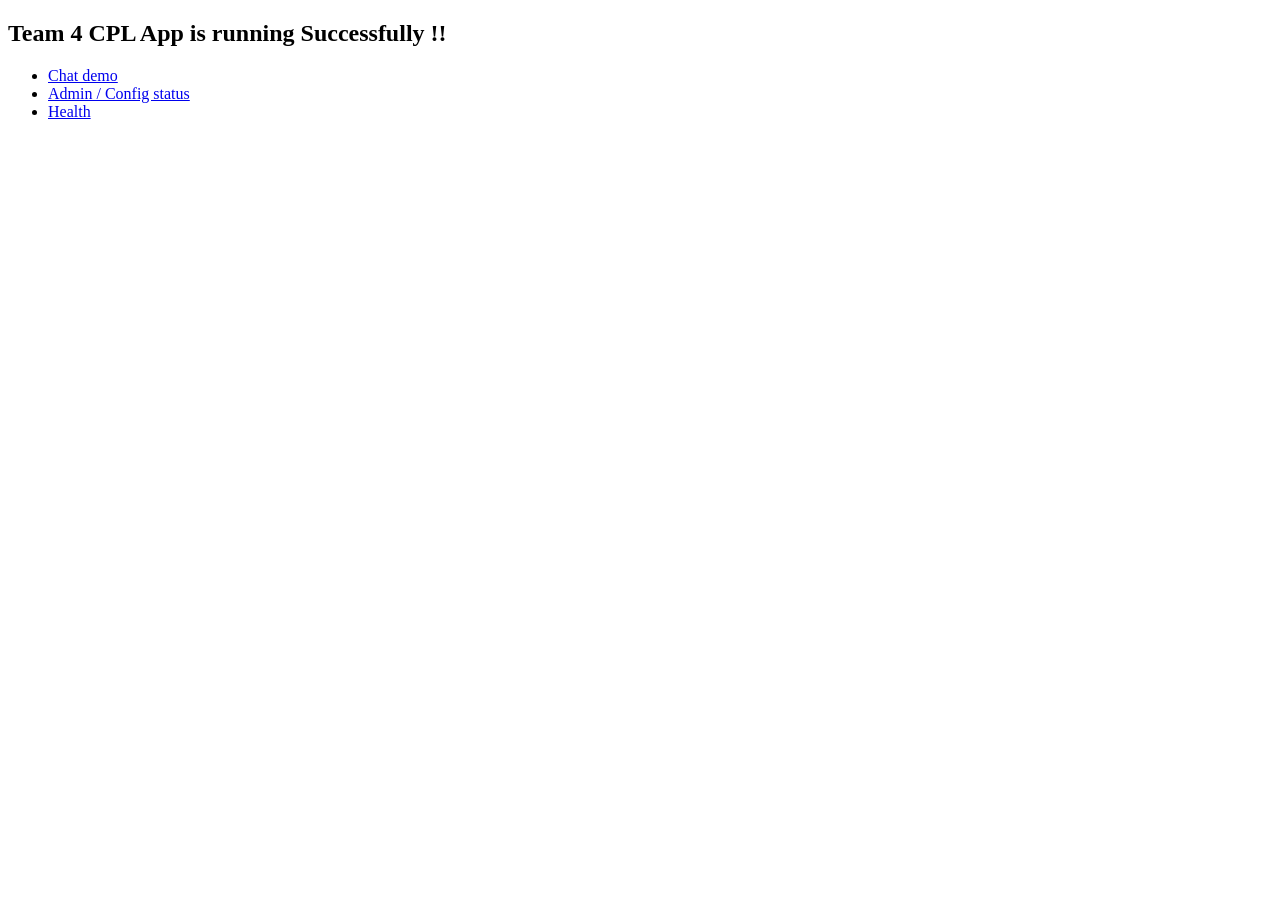
==== templates/index.html @ 1d2fd4fc "Update header message to indicate successful running" ====
<!doctype html>
<html>
  <head>
    <meta charset="utf-8" />
    <title>Team 4 CPL App</title>
  </head>
  <body>
    <h2>Team 4 CPL App is running Successfully !! </h2>
    <ul>
      <li><a href="/chat">Chat demo</a></li>
      <li><a href="/admin">Admin / Config status</a></li>
      <li><a href="/health">Health</a></li>
    </ul>
  </body>
</html>
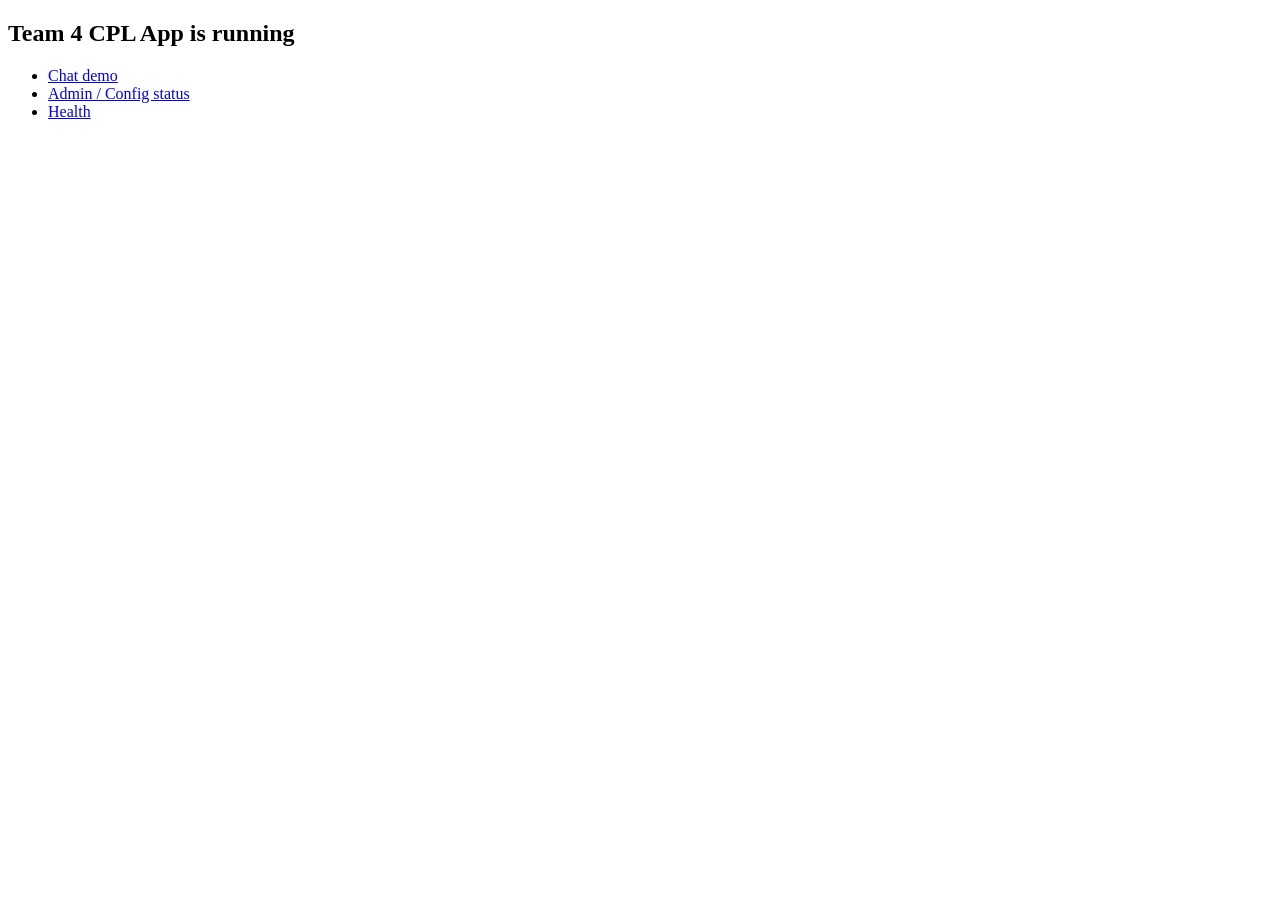
==== commit 10b19270: "Update title and heading for Team 4 CPL App" ====
--- a/templates/index.html
+++ b/templates/index.html
@@ -5,7 +5,7 @@
     <title>Team 4 CPL App</title>
   </head>
   <body>
-    <h2>Team 4 CPL App is running Successfully !! </h2>
+    <h2>Team 4 CPL App is running</h2>
     <ul>
       <li><a href="/chat">Chat demo</a></li>
       <li><a href="/admin">Admin / Config status</a></li>
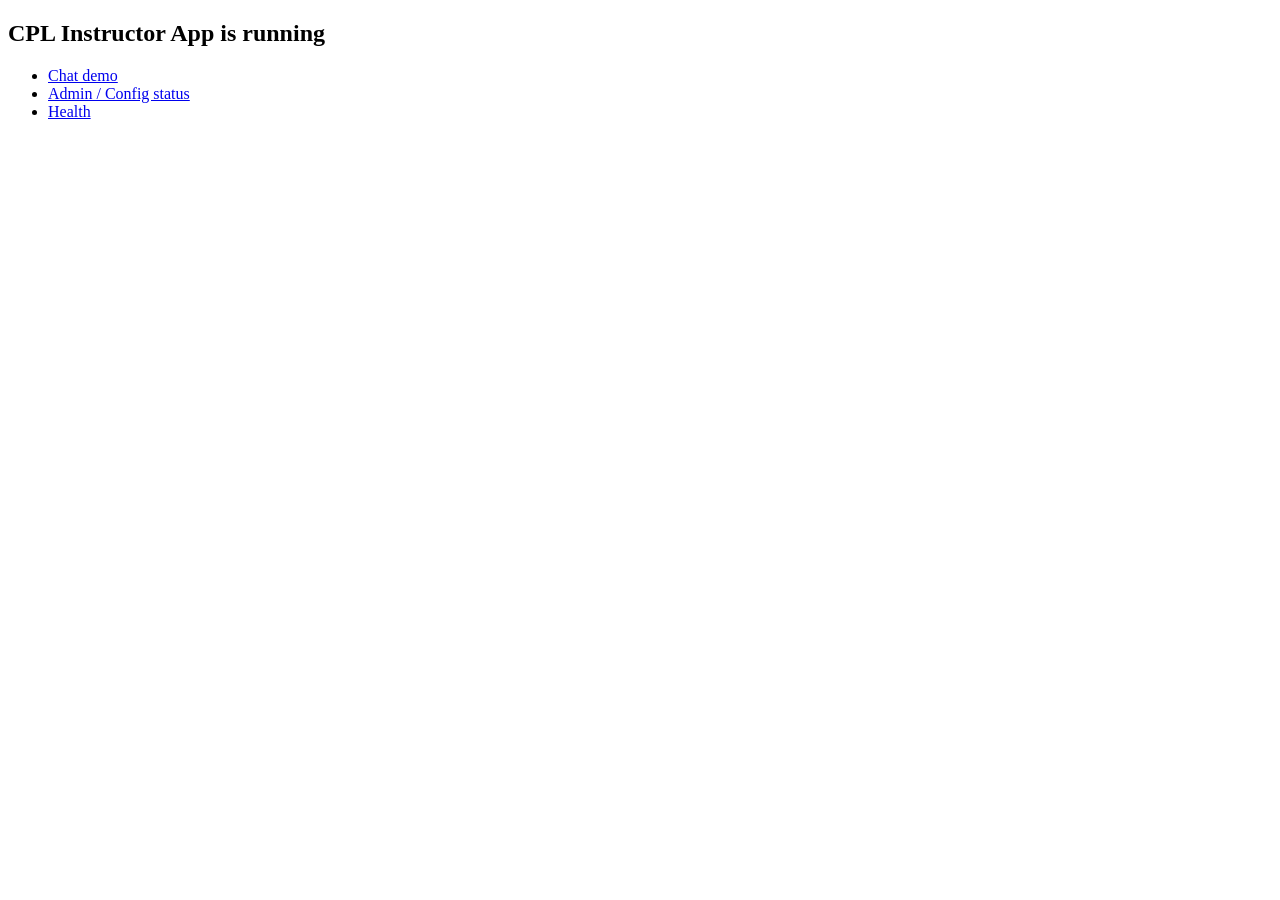
==== commit 691a4f1a: "Remove specific class context from header" ====
--- a/templates/index.html
+++ b/templates/index.html
@@ -2,10 +2,10 @@
 <html>
   <head>
     <meta charset="utf-8" />
-    <title>Team 4 CPL App</title>
+    <title>CPL Instructor App</title>
   </head>
   <body>
-    <h2>Team 4 CPL App is running</h2>
+    <h2>CPL Instructor App is running</h2>
     <ul>
       <li><a href="/chat">Chat demo</a></li>
       <li><a href="/admin">Admin / Config status</a></li>
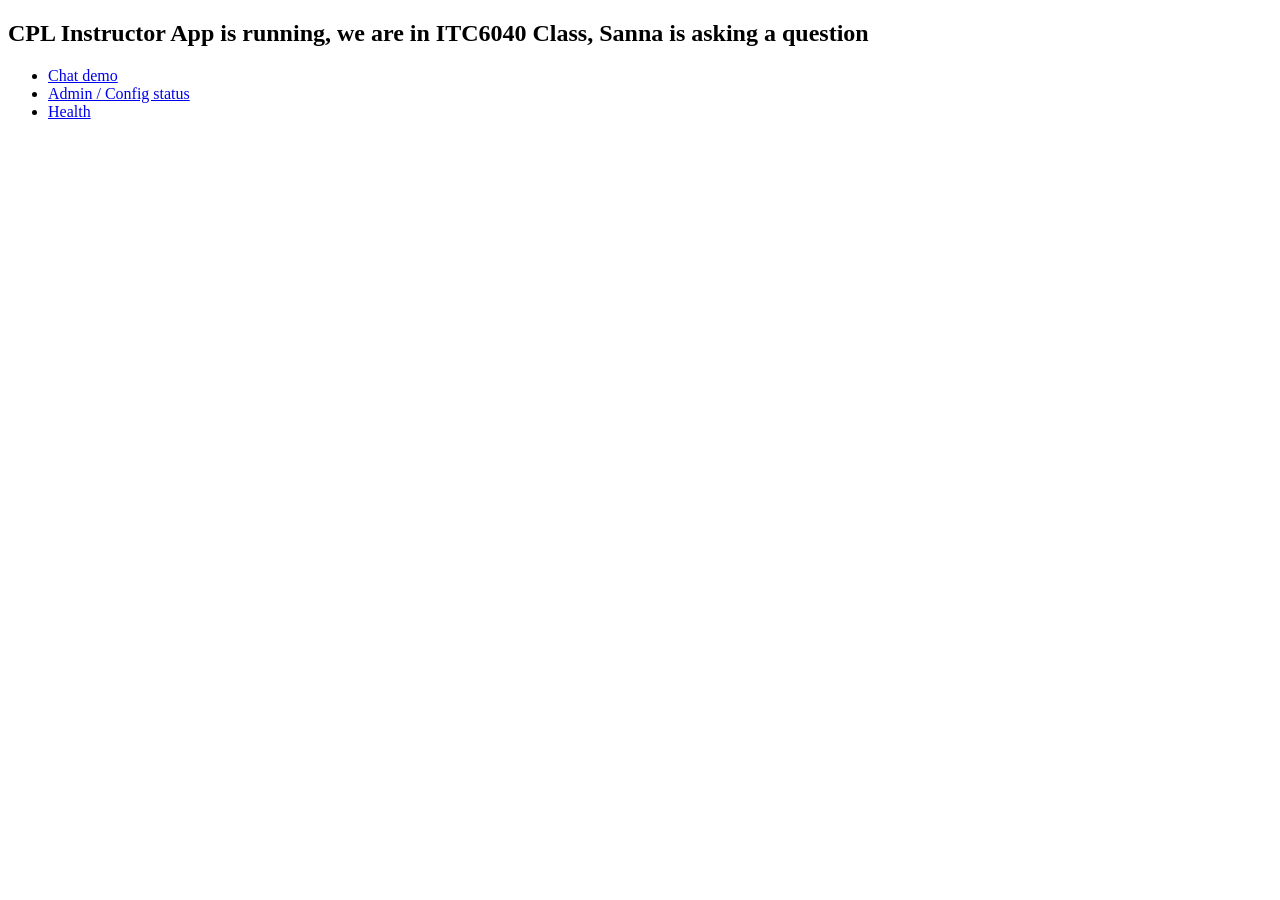
==== commit 3f4a013c: "Update header message in index.html" ====
--- a/templates/index.html
+++ b/templates/index.html
@@ -5,7 +5,7 @@
     <title>CPL Instructor App</title>
   </head>
   <body>
-    <h2>CPL Instructor App is running</h2>
+    <h2>CPL Instructor App is running, we are in ITC6040 Class, Sanna is asking a question</h2>
     <ul>
       <li><a href="/chat">Chat demo</a></li>
       <li><a href="/admin">Admin / Config status</a></li>
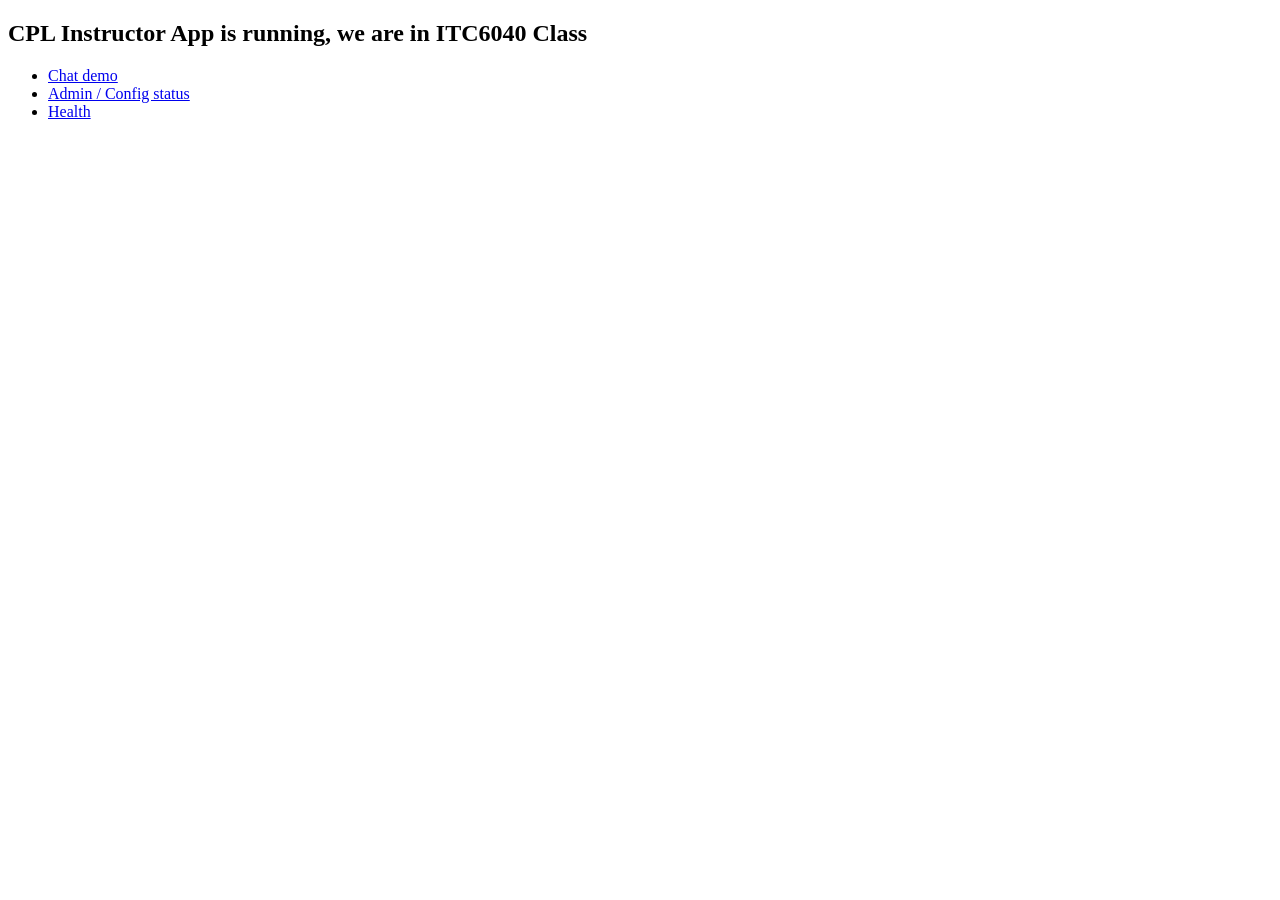
==== commit a8559eb4: "Update header message in index.html" ====
--- a/templates/index.html
+++ b/templates/index.html
@@ -5,7 +5,7 @@
     <title>CPL Instructor App</title>
   </head>
   <body>
-    <h2>CPL Instructor App is running, we are in ITC6040 Class, Sanna is asking a question</h2>
+    <h2>CPL Instructor App is running, we are in ITC6040 Class</h2>
     <ul>
       <li><a href="/chat">Chat demo</a></li>
       <li><a href="/admin">Admin / Config status</a></li>
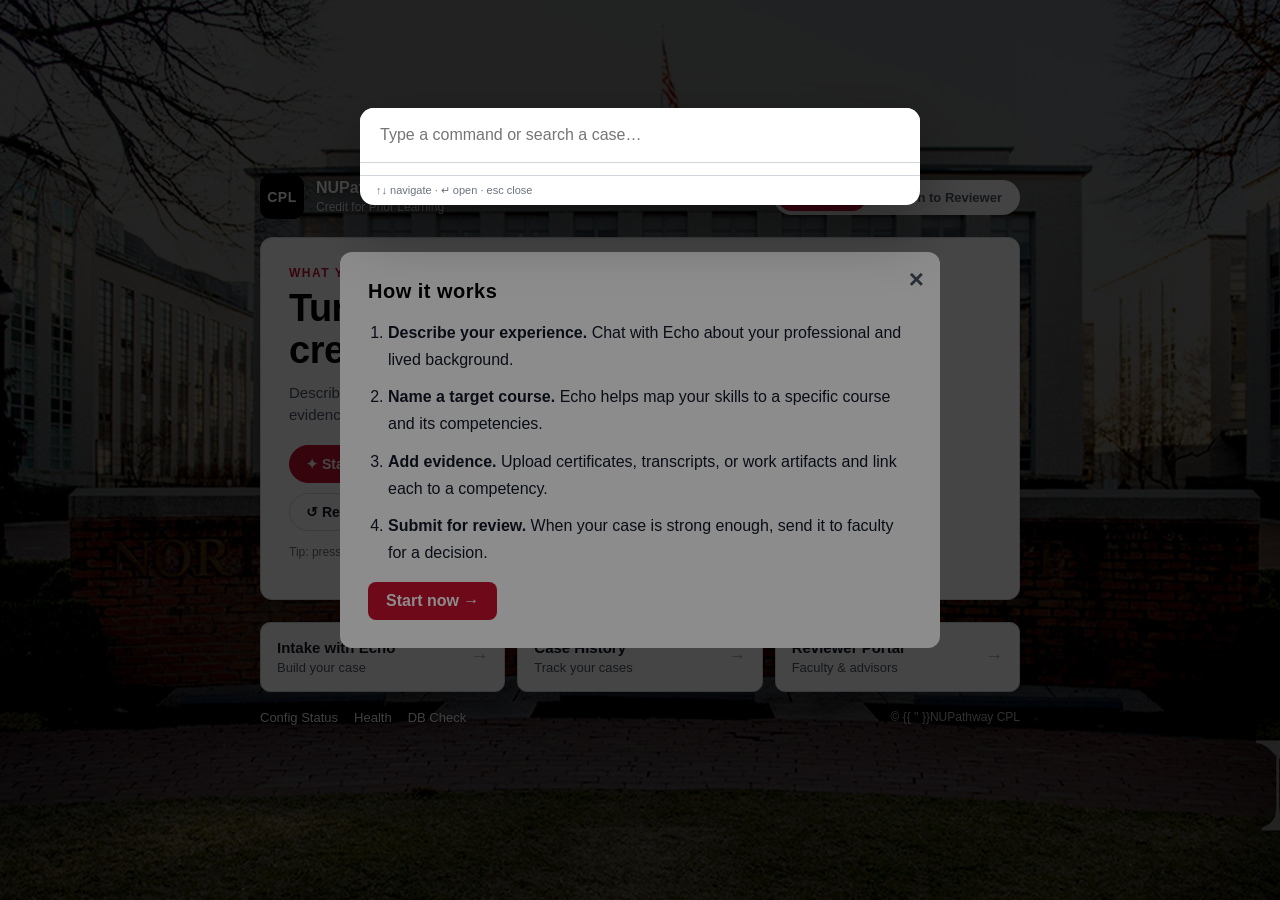
==== commit 0584a7ef: "Phase 8: app shell — command palette, role switcher, queue badge, system links - shell.js: self-cont" ====
--- a/templates/index.html
+++ b/templates/index.html
@@ -1,15 +1,86 @@
 <!doctype html>
-<html>
-  <head>
-    <meta charset="utf-8" />
-    <title>CPL Instructor App</title>
-  </head>
-  <body>
-    <h2>CPL Instructor App is running, we are in ITC6040 Class</h2>
-    <ul>
-      <li><a href="/chat">Chat demo</a></li>
-      <li><a href="/admin">Admin / Config status</a></li>
-      <li><a href="/health">Health</a></li>
+<html lang="en">
+<head>
+  <meta charset="utf-8" />
+  <meta name="viewport" content="width=device-width, initial-scale=1" />
+  <title>CPL — Credit for Prior Learning</title>
+  <link rel="stylesheet" href="/static/style.css" />
+</head>
+<body>
+  <main class="wrap wrap-index">
+    <header class="shell-head">
+      <div class="brand">
+        <span class="brand-seal" aria-hidden="true">CPL</span>
+        <div>
+          <strong id="instName">NUPathway</strong>
+          <span class="brand-sub">Credit for Prior Learning</span>
+        </div>
+      </div>
+      <div class="role-switch" role="group" aria-label="Choose your role">
+        <span class="role-active">Applicant</span>
+        <a href="/reviewer" class="role-alt">Switch to Reviewer
+          <span class="queue-badge" data-queue-badge hidden>0</span></a>
+      </div>
+    </header>
+
+    <section class="card hero-card">
+      <p class="eyebrow">What you already know counts</p>
+      <h1 class="hero-title">Turn your experience into academic credit.</h1>
+      <p class="sub">Describe your professional and lived experience. Echo, your intake
+        assistant, helps assemble an evidence-backed case toward a specific course —
+        then faculty review it.</p>
+
+      <div class="chips">
+        <a class="chip chip-primary" href="/chat">✦ Start a new evaluation</a>
+        <a class="chip" href="/chat">⬆ Upload my evidence</a>
+        <button class="chip" id="howChip" type="button">? How does this work</button>
+        <a class="chip" id="resumeChip" href="/history">↺ Resume my draft</a>
+      </div>
+      <p class="hint cmd-hint">Tip: press <b>⌘K</b> (or Ctrl+K) anywhere for quick actions.</p>
+    </section>
+
+    <ul class="links">
+      <li><a href="/chat"><div class="label"><strong>Intake with Echo</strong><span>Build your case</span></div><span class="arrow">→</span></a></li>
+      <li><a href="/history"><div class="label"><strong>Case History</strong><span>Track your cases</span></div><span class="arrow">→</span></a></li>
+      <li><a href="/reviewer"><div class="label"><strong>Reviewer Portal</strong><span>Faculty &amp; advisors</span></div><span class="arrow">→</span></a></li>
     </ul>
-  </body>
+
+    <footer class="sys-links">
+      <a href="/admin">Config Status</a>
+      <a href="/health">Health</a>
+      <a href="/dbcheck">DB Check</a>
+      <span class="spacer"></span>
+      <span>© {{ '' }}NUPathway CPL</span>
+    </footer>
+  </main>
+
+  <div id="howModal" class="modal" hidden>
+    <div class="modal-card" role="dialog" aria-modal="true" aria-label="How it works">
+      <button class="modal-close" id="howClose" aria-label="Close">×</button>
+      <h2 style="text-transform:none;font-size:20px;color:var(--secondary);">How it works</h2>
+      <ol class="how-list">
+        <li><b>Describe your experience.</b> Chat with Echo about your professional and lived background.</li>
+        <li><b>Name a target course.</b> Echo helps map your skills to a specific course and its competencies.</li>
+        <li><b>Add evidence.</b> Upload certificates, transcripts, or work artifacts and link each to a competency.</li>
+        <li><b>Submit for review.</b> When your case is strong enough, send it to faculty for a decision.</li>
+      </ol>
+      <a href="/chat" class="as-btn">Start now →</a>
+    </div>
+  </div>
+
+  <script src="/static/shell.js?v=1.0"></script>
+  <script>
+    fetch("/api/public-settings").then(r => r.json()).then(s => {
+      if (s.institution_name) { document.getElementById("instName").textContent = s.institution_name; }
+    }).catch(() => {});
+    try {
+      const id = JSON.parse(localStorage.getItem("cpl_identity") || "null");
+      if (id && id.nuid) document.getElementById("resumeChip").href = "/history";
+    } catch (e) {}
+    const m = document.getElementById("howModal");
+    document.getElementById("howChip").addEventListener("click", () => m.hidden = false);
+    document.getElementById("howClose").addEventListener("click", () => m.hidden = true);
+    m.addEventListener("click", (e) => { if (e.target === m) m.hidden = true; });
+  </script>
+</body>
 </html>
--- a/static/style.css
+++ b/static/style.css
@@ -0,0 +1,444 @@
+:root {
+  /* Northeastern University Official Colors & Professional Palette */
+  --bg: #f4f6f8;             /* Light gray background for contrast */
+  --card: #ffffff;           /* Clean white cards */
+  --border: #d1d5db;         /* Standard gray border */
+  --border2: #9ca3af;        /* Darker gray for active borders */
+  --text: #111827;           /* Near black for high readability */
+  --muted: #4b5563;          /* Dark gray for secondary text */
+  --muted2: #6b7280;         /* Medium gray for hints */
+  --accent: #C8102E;         /* Official Northeastern Red */
+  --accent-hover: #a30d25;   /* Darker red for hover states */
+  --secondary: #000000;      /* Official Northeastern Black */
+  --danger: #dc2626;         /* Error red */
+}
+
+* { box-sizing: border-box; }
+
+body {
+  margin: 0;
+  min-height: 100vh;
+  /* Clean, academic typography */
+  font-family: -apple-system, BlinkMacSystemFont, "Segoe UI", Roboto, Helvetica, Arial, sans-serif;
+  color: var(--text);
+  /* NEW: Northeastern Image Background with a dark readability overlay */
+  background: linear-gradient(rgba(0, 0, 0, 0.5), rgba(0, 0, 0, 0.5)), url('/static/Background-Image.webp') no-repeat center center fixed;
+  background-size: cover;
+  display: grid;
+  place-items: center;
+  padding: 24px;
+}
+
+/* Modifier to keep the chat page aligned to the top */
+body.chat-layout {
+  place-items: start center;
+}
+
+/* Wrappers */
+.wrap { width: 100%; }
+.wrap-index { max-width: 760px; }
+.wrap-chat { max-width: 980px; }
+.wrap-admin { max-width: 720px; }
+
+/* Global Card Styling */
+.card {
+  background: var(--card);
+  border: 1px solid var(--border);
+  border-radius: 12px;
+  padding: 28px;
+  /* Professional, subtle drop shadow instead of heavy glowing shadows */
+  box-shadow: 0 4px 6px -1px rgba(0, 0, 0, 0.05), 0 2px 4px -1px rgba(0, 0, 0, 0.03);
+}
+
+/* Global Typography & Indicators */
+h1 { margin: 0 0 6px 0; font-size: clamp(22px, 3vw, 28px); letter-spacing: -0.5px; line-height: 1.2; font-weight: 700; color: var(--secondary); }
+h2 { margin: 0; font-size: 13px; color: var(--muted); font-weight: 700; letter-spacing: 0.5px; text-transform: uppercase; }
+.sub { margin: 8px 0 14px; color: var(--muted); font-size: 15px; line-height: 1.5; }
+header { display: flex; align-items: flex-start; justify-content: space-between; gap: 16px; margin-bottom: 18px; }
+
+/* The small status dot */
+.dot { width: 10px; height: 10px; border-radius: 999px; background: #10b981; display: inline-block; margin-right: 8px; vertical-align: -1px; }
+
+/* ============================
+   Index Page Specifics
+============================ */
+.pill { font-size: 12px; padding: 6px 12px; border-radius: 6px; border: 1px solid var(--border); color: var(--muted); white-space: nowrap; font-weight: 600; background: #f9fafb; }
+.links { list-style: none; padding: 0; margin: 22px 0 0; display: grid; grid-template-columns: repeat(3, minmax(0, 1fr)); gap: 12px; }
+.links a { display: flex; align-items: center; justify-content: space-between; gap: 10px; padding: 16px; border-radius: 10px; border: 1px solid var(--border); background: var(--card); text-decoration: none; color: var(--text); transition: all 150ms ease; box-shadow: 0 1px 2px rgba(0,0,0,0.02); }
+.label { display: flex; flex-direction: column; gap: 4px; }
+.label strong { font-size: 15px; font-weight: 600; }
+.label span { font-size: 13px; color: var(--muted); }
+
+/* Cleaned up Green Hover Effects */
+.links a:hover { 
+  transform: translateY(-2px); 
+  border-color: #10b981 !important; 
+  box-shadow: 0 4px 12px rgba(16, 185, 129, 0.15) !important; 
+}
+.arrow { 
+  opacity: 0.5; 
+  font-size: 18px; 
+  color: var(--muted); 
+  font-weight: bold; 
+  transition: opacity 150ms ease, color 150ms ease; 
+}
+.links a:hover .arrow { 
+  opacity: 1; 
+  color: #10b981 !important; 
+}
+
+/* ============================
+   Chat Page Specifics
+============================ */
+.topbar { display: flex; align-items: center; justify-content: space-between; gap: 12px; margin: 4px 0 14px; width: 100%; max-width: 980px; }
+.crumbs a { 
+  color: #ffffff; 
+  text-decoration: none; 
+  font-weight: 600; 
+  font-size: 15px; 
+  text-shadow: 0 2px 4px rgba(0,0,0,0.8); /* Adds a dark shadow behind the white text */
+  transition: color 150ms ease;
+}
+.crumbs a:hover { 
+  color: #10b981; /* Turns Northeastern green on hover */
+  text-decoration: underline; 
+}
+.crumbs span { 
+  color: rgba(255, 255, 255, 0.9) !important; /* Overrides the dark HTML inline styles */
+  text-shadow: 0 2px 4px rgba(0,0,0,0.8);
+  font-weight: 600; 
+}
+.status { display: inline-flex; align-items: center; gap: 8px; padding: 6px 12px; border-radius: 6px; border: 1px solid var(--border); color: var(--text); font-size: 12px; background: var(--card); font-weight: 500; }
+.grid { display: grid; grid-template-columns: 1fr 1fr; gap: 20px; }
+label { display: block; margin: 10px 0 8px; color: var(--text); font-size: 14px; font-weight: 600; }
+
+textarea { width: 100%; min-height: 120px; resize: vertical; padding: 14px; border-radius: 8px; border: 1px solid var(--border); background: #ffffff; color: var(--text); outline: none; line-height: 1.5; font-size: 15px; font-family: inherit; transition: border-color 150ms ease; }
+textarea:focus { border-color: var(--accent); box-shadow: 0 0 0 3px rgba(200, 16, 46, 0.15); }
+
+.actions { display: flex; align-items: center; justify-content: space-between; gap: 10px; margin-top: 14px; }
+.btnrow { display: flex; gap: 10px; flex-wrap: wrap; }
+
+/* Button Resets */
+button { appearance: none; border: 1px solid var(--border); border-radius: 8px; padding: 10px 16px; font-weight: 600; font-size: 14px; color: var(--text); background: #ffffff; cursor: pointer; transition: all 150ms ease; font-family: inherit; }
+button:hover { background: #f9fafb; border-color: var(--border2); }
+button:disabled { opacity: 0.6; cursor: not-allowed; transform: none !important; }
+
+/* Primary Button (Northeastern Red) */
+#send.primary { border-color: var(--accent); background: var(--accent); color: #ffffff; }
+#send.primary:hover:not(:disabled) { background: var(--accent-hover); border-color: var(--accent-hover); }
+
+/* Submit to Advisor Button (Northeastern Black) */
+#submitApp { background: var(--secondary) !important; border-color: var(--secondary) !important; color: #ffffff !important; }
+#submitApp:hover:not(:disabled) { background: #333333 !important; border-color: #333333 !important; }
+
+.hint { color: var(--muted2); font-size: 12px; }
+.panelTitle { display: flex; align-items: center; justify-content: space-between; gap: 10px; margin-bottom: 14px; padding-bottom: 10px; border-bottom: 1px solid var(--border); }
+.smallbtn { padding: 6px 12px; border-radius: 6px; font-size: 13px; color: var(--muted); background: #f9fafb; }
+.smallbtn:hover { color: var(--text); border-color: var(--border2); }
+.error { color: var(--danger); }
+
+/* ============================
+   Chat History & Bubbles
+============================ */
+.chat-history {
+  display: flex;
+  flex-direction: column;
+  gap: 16px;
+  min-height: 350px;
+  max-height: 550px;
+  overflow-y: auto;
+  padding: 16px;
+  border-radius: 8px;
+  background: #f9fafb; /* Light gray container for the chat */
+  border: 1px solid var(--border);
+}
+
+.chat-history::-webkit-scrollbar { width: 8px; }
+.chat-history::-webkit-scrollbar-track { background: transparent; }
+.chat-history::-webkit-scrollbar-thumb { background: var(--border); border-radius: 4px; }
+.chat-history::-webkit-scrollbar-thumb:hover { background: var(--border2); }
+
+.msg-bubble {
+  max-width: 85%;
+  padding: 14px 18px;
+  border-radius: 12px;
+  font-size: 15px;
+  line-height: 1.6;
+  white-space: pre-wrap;
+  word-break: break-word;
+  box-shadow: 0 1px 2px rgba(0,0,0,0.05);
+}
+
+/* User Message - Northeastern Red */
+.msg-user {
+  align-self: flex-end;
+  background: var(--accent);
+  color: #ffffff;
+  border-bottom-right-radius: 2px;
+}
+
+/* AI Message - Clean White */
+.msg-ai {
+  align-self: flex-start;
+  background: #ffffff;
+  border: 1px solid var(--border);
+  color: var(--text);
+  border-bottom-left-radius: 2px;
+}
+
+.msg-system {
+  align-self: center;
+  font-size: 13px;
+  color: var(--muted);
+  font-style: normal;
+  font-weight: 500;
+  padding: 6px 12px;
+  background: rgba(0,0,0,0.04);
+  border-radius: 999px;
+  box-shadow: none;
+}
+
+/* ============================
+   Admin Page Specifics
+============================ */
+.status-pill { font-size: 13px; padding: 6px 12px; border-radius: 6px; border: 1px solid var(--border); color: var(--text); background: #f9fafb; font-weight: 600; }
+.list { list-style: none; padding: 0; margin: 18px 0 0; display: flex; flex-direction: column; gap: 8px; }
+.item { padding: 14px 16px; border-radius: 8px; border: 1px solid var(--border); background: #ffffff; display: flex; justify-content: space-between; align-items: center; box-shadow: 0 1px 2px rgba(0,0,0,0.02); }
+.key { font-weight: 600; font-size: 14px; color: var(--text); }
+.value { font-size: 14px; color: var(--muted); }
+.admin-footer { margin-top: 24px; display: flex; justify-content: space-between; align-items: center; border-top: 1px solid var(--border); padding-top: 16px; }
+.admin-footer a { text-decoration: none; color: var(--text); border: 1px solid var(--border); padding: 8px 14px; border-radius: 8px; font-size: 14px; font-weight: 500; transition: all 150ms ease; background: #ffffff; }
+.admin-footer a:hover { background: #f9fafb; border-color: var(--border2); }
+
+/* ============================
+   Case-bound intake workspace (Phase 2)
+============================ */
+.form-row { margin-bottom: 14px; }
+.form-row input { width: 100%; padding: 12px 14px; border-radius: 8px; border: 1px solid var(--border); font-size: 15px; font-family: inherit; }
+.form-row input:focus { outline: none; border-color: var(--accent); box-shadow: 0 0 0 3px rgba(200,16,46,0.15); }
+#startBtn.primary { border-color: var(--accent); background: var(--accent); color: #fff; margin-top: 6px; }
+#startBtn.primary:hover:not(:disabled) { background: var(--accent-hover); }
+
+.workspace { display: grid; grid-template-columns: 1.3fr 1fr; gap: 20px; align-items: start; }
+
+.pane-chat { display: flex; flex-direction: column; }
+.composer { margin-top: 14px; }
+.composer textarea { min-height: 90px; }
+.composer-row { display: flex; align-items: center; justify-content: space-between; gap: 10px; margin-top: 10px; }
+.composer-row .primary { border-color: var(--accent); background: var(--accent); color: #fff; }
+.composer-row .primary:hover:not(:disabled) { background: var(--accent-hover); }
+
+/* Case Record panel */
+.pane-record { position: sticky; top: 14px; }
+.record-head { display: flex; align-items: center; justify-content: space-between; gap: 12px; padding-bottom: 14px; border-bottom: 1px solid var(--border); margin-bottom: 14px; }
+.mono { font-family: "IBM Plex Mono", ui-monospace, SFMono-Regular, Menlo, monospace; }
+.case-code { font-size: 15px; font-weight: 700; color: var(--secondary); letter-spacing: 0.3px; }
+.status-tag { display: inline-block; margin-top: 6px; font-size: 12px; font-weight: 600; padding: 3px 10px; border-radius: 999px; background: #eef2f7; color: var(--muted); }
+.status-tag[data-status="submitted"], .status-tag[data-status="in-review"] { background: #fef3c7; color: #92400e; }
+.status-tag[data-status="approved"] { background: #d1fae5; color: #065f46; }
+.status-tag[data-status="denied"] { background: #fee2e2; color: #991b1b; }
+
+/* completion dial */
+.dial { width: 64px; height: 64px; border-radius: 50%; display: grid; place-items: center;
+  background: conic-gradient(var(--accent) calc(var(--pct,0) * 1%), #e5e7eb 0); flex: none; }
+.dial::before { content: ""; position: absolute; width: 48px; height: 48px; border-radius: 50%; background: var(--card); }
+.dial { position: relative; }
+.dial-pct { position: relative; font-size: 14px; font-weight: 700; color: var(--text); }
+
+.record-field { margin-bottom: 16px; }
+.record-field label { font-size: 12px; text-transform: uppercase; letter-spacing: 0.5px; color: var(--muted); }
+.record-field input, .record-field textarea { width: 100%; padding: 10px 12px; border-radius: 8px; border: 1px solid var(--border); font-family: inherit; font-size: 14px; margin-top: 6px; }
+.record-field textarea { min-height: 80px; resize: vertical; }
+.record-field input:focus, .record-field textarea:focus { outline: none; border-color: var(--accent); box-shadow: 0 0 0 3px rgba(200,16,46,0.12); }
+
+.muted-empty { font-size: 13px; color: var(--muted2); margin: 6px 0 0; font-style: italic; }
+.competency-list, .evidence-list { display: flex; flex-direction: column; gap: 8px; margin-top: 6px; }
+.competency-item { border: 1px solid var(--border); border-left: 3px solid var(--border2); border-radius: 8px; padding: 10px 12px; position: relative; }
+.competency-item[data-status="mapped"] { border-left-color: #10b981; }
+.competency-item[data-status="needs_review"] { border-left-color: #f59e0b; }
+.comp-name { font-weight: 600; font-size: 14px; }
+.comp-desc { font-size: 12px; color: var(--muted); margin-top: 2px; }
+.comp-state { position: absolute; top: 10px; right: 12px; font-size: 11px; font-weight: 600; color: var(--muted2); text-transform: uppercase; letter-spacing: 0.4px; }
+
+/* evidence items */
+.pane-record.dragging { outline: 2px dashed var(--accent); outline-offset: 4px; }
+.evidence-item { border: 1px solid var(--border); border-left: 3px solid var(--border2); border-radius: 8px; padding: 10px 12px; }
+.evidence-item[data-status="mapped"] { border-left-color: #10b981; }
+.evidence-item[data-status="needs_review"] { border-left-color: #f59e0b; }
+.ev-head { display: flex; align-items: center; justify-content: space-between; gap: 8px; }
+.ev-name { font-weight: 600; font-size: 13px; word-break: break-word; }
+.ev-size { font-size: 11px; color: var(--muted2); flex: none; }
+.evidence-item .comp-state { position: static; display: inline-block; margin-top: 4px; }
+.suggestion { font-size: 12px; color: var(--muted); background: #fffbeb; border: 1px solid #fde68a; border-radius: 6px; padding: 5px 8px; margin-top: 6px; }
+.linklike { background: none; border: none; color: var(--accent); font-weight: 600; cursor: pointer; padding: 0 0 0 4px; font-size: 12px; }
+.ev-actions { display: flex; flex-wrap: wrap; gap: 6px; margin-top: 8px; align-items: center; }
+.ev-actions select { flex: 1; min-width: 140px; padding: 5px 8px; border-radius: 6px; border: 1px solid var(--border); font-size: 12px; font-family: inherit; }
+.ev-actions .smallbtn { padding: 5px 9px; font-size: 12px; text-decoration: none; }
+.danger-btn { color: var(--danger); }
+.danger-btn:hover { border-color: var(--danger); }
+
+.submit-review { width: 100%; margin-top: 8px; border-color: var(--secondary); background: var(--secondary); color: #fff; }
+.submit-review:hover:not(:disabled) { background: #333; }
+.submit-review:disabled { background: #e5e7eb; color: var(--muted2); border-color: var(--border); }
+
+/* ============================
+   Case History (Phase 4)
+============================ */
+#lookupBtn.primary { border-color: var(--accent); background: var(--accent); color: #fff; }
+.case-row { display: flex; align-items: center; justify-content: space-between; gap: 12px; padding: 14px 16px; border: 1px solid var(--border); border-radius: 10px; margin-bottom: 10px; flex-wrap: wrap; }
+.case-row:hover { border-color: var(--border2); }
+.case-row-main { display: flex; flex-direction: column; gap: 4px; }
+.case-course { font-size: 13px; color: var(--muted); }
+.case-row-meta { display: flex; align-items: center; gap: 12px; flex-wrap: wrap; }
+.muted-date { font-size: 12px; color: var(--muted2); }
+
+.empty-state { text-align: center; padding: 40px 20px; }
+.empty-title { font-size: 18px; font-weight: 700; color: var(--secondary); margin: 0 0 6px; }
+.empty-sub { color: var(--muted); margin: 0 0 18px; }
+.as-btn { display: inline-block; text-decoration: none; padding: 10px 18px; border-radius: 8px; background: var(--accent); color: #fff; font-weight: 600; }
+
+/* modal */
+.modal { position: fixed; inset: 0; background: rgba(0,0,0,0.5); display: grid; place-items: center; padding: 20px; z-index: 50; }
+.modal-card { background: var(--card); border-radius: 12px; padding: 28px; max-width: 600px; width: 100%; max-height: 86vh; overflow-y: auto; position: relative; }
+.modal-close { position: absolute; top: 14px; right: 16px; border: none; background: none; font-size: 26px; line-height: 1; color: var(--muted); cursor: pointer; padding: 0; }
+.detail-label { font-size: 11px; text-transform: uppercase; letter-spacing: 0.5px; color: var(--muted); margin: 16px 0 4px; font-weight: 700; }
+.detail-list { margin: 4px 0; padding-left: 18px; }
+.detail-list li { margin-bottom: 4px; }
+.feedback-box { background: #f0fdf4; border: 1px solid #bbf7d0; border-radius: 8px; padding: 12px 14px; margin-top: 16px; }
+
+/* ============================
+   Reviewer Queue (Phase 5)
+============================ */
+.wrap-wide { max-width: 1180px; }
+.queue-head { display: flex; align-items: center; justify-content: space-between; gap: 16px; flex-wrap: wrap; margin-bottom: 16px; }
+.queue-tools { display: flex; gap: 10px; align-items: center; }
+.queue-tools input { padding: 9px 12px; border-radius: 8px; border: 1px solid var(--border); font-size: 14px; font-family: inherit; min-width: 240px; }
+.queue-tools input:focus { outline: none; border-color: var(--accent); box-shadow: 0 0 0 3px rgba(200,16,46,0.12); }
+#exportBtn { text-decoration: none; }
+
+.filter-tabs { display: flex; gap: 6px; border-bottom: 1px solid var(--border); margin-bottom: 6px; flex-wrap: wrap; }
+.tab { border: none; background: none; border-bottom: 2px solid transparent; border-radius: 0; padding: 10px 14px; color: var(--muted); font-weight: 600; }
+.tab:hover { background: none; color: var(--text); }
+.tab.active { color: var(--accent); border-bottom-color: var(--accent); }
+.tab-count { display: inline-block; min-width: 20px; padding: 1px 7px; margin-left: 4px; border-radius: 999px; background: #eef2f7; font-size: 12px; color: var(--muted); }
+.tab.active .tab-count { background: var(--accent); color: #fff; }
+
+.table-wrap { overflow-x: auto; }
+.queue-table { width: 100%; border-collapse: collapse; font-size: 14px; }
+.queue-table thead th { position: sticky; top: 0; background: var(--card); text-align: left; font-size: 11px; text-transform: uppercase; letter-spacing: 0.5px; color: var(--muted); font-weight: 700; padding: 12px 10px; border-bottom: 2px solid var(--border); cursor: pointer; white-space: nowrap; }
+.queue-table thead th:hover { color: var(--text); }
+.queue-table tbody td { padding: 12px 10px; border-bottom: 1px solid var(--border); }
+.queue-table tbody tr { cursor: pointer; transition: background 120ms ease; }
+.queue-table tbody tr:hover { background: #f9fafb; }
+.conf-cell { display: flex; align-items: center; gap: 8px; }
+.mini-dial { width: 22px; height: 22px; border-radius: 50%; flex: none; background: conic-gradient(var(--c) calc(var(--pct,0)*1%), #e5e7eb 0); position: relative; }
+.mini-dial::before { content: ""; position: absolute; inset: 5px; border-radius: 50%; background: var(--card); }
+
+/* ============================
+   Reviewer Case Review (Phase 6)
+============================ */
+.review-grid { display: grid; grid-template-columns: 1.4fr 1fr; gap: 20px; align-items: start; }
+.conf-block { display: flex; flex-direction: column; align-items: center; gap: 4px; }
+.conf-label { font-size: 10px; text-transform: uppercase; letter-spacing: 0.5px; color: var(--muted2); }
+.audit-head { display: flex; align-items: center; justify-content: space-between; margin: 20px 0 8px; }
+.audit-badge { font-size: 11px; font-weight: 600; color: var(--muted); background: #f1f5f9; border: 1px solid var(--border); padding: 3px 8px; border-radius: 6px; }
+.transcript { border: 1px solid var(--border); border-radius: 8px; background: #fbfbfa; padding: 14px; max-height: 460px; overflow-y: auto; display: flex; flex-direction: column; gap: 10px; }
+.t-msg { padding: 10px 12px; border-radius: 8px; font-size: 14px; line-height: 1.5; white-space: pre-wrap; }
+.t-user { background: #fff; border: 1px solid var(--border); }
+.t-assistant { background: #eef4f2; }
+.t-who { display: block; font-size: 11px; font-weight: 700; text-transform: uppercase; letter-spacing: 0.4px; color: var(--muted); margin-bottom: 4px; }
+.t-system { text-align: center; font-size: 12px; color: var(--muted2); font-style: italic; }
+
+.check { display: flex; align-items: center; gap: 8px; font-size: 14px; font-weight: 500; margin: 6px 0; cursor: pointer; }
+#notes { width: 100%; min-height: 90px; padding: 10px 12px; border-radius: 8px; border: 1px solid var(--border); font-family: inherit; font-size: 14px; resize: vertical; }
+
+.decision-bar { display: flex; flex-wrap: wrap; gap: 8px; margin-top: 8px; }
+.decision-bar button { font-weight: 700; }
+.btn-approve { background: #C08A2D; border-color: #C08A2D; color: #fff; }
+.btn-approve:hover { background: #a5761f; border-color: #a5761f; }
+.btn-deny { background: #fff; border-color: #B4502E; color: #B4502E; }
+.btn-deny:hover { background: #fdf2ee; }
+.btn-quiet { background: #fff; color: var(--muted); }
+
+.toast { position: fixed; bottom: 24px; left: 50%; transform: translateX(-50%); background: var(--secondary); color: #fff; padding: 12px 22px; border-radius: 8px; font-weight: 600; z-index: 100; box-shadow: 0 8px 24px rgba(0,0,0,0.25); animation: toastIn 200ms ease; }
+@keyframes toastIn { from { opacity: 0; transform: translate(-50%, 10px); } to { opacity: 1; transform: translate(-50%, 0); } }
+
+/* ============================
+   Settings (Phase 7)
+============================ */
+.settings-card { margin-bottom: 20px; }
+.settings-card h2 { font-size: 14px; color: var(--secondary); margin-bottom: 12px; }
+.three-col { display: grid; grid-template-columns: repeat(3, 1fr); gap: 12px; }
+.rule-builder, .catalog-builder { display: flex; flex-wrap: wrap; gap: 8px; align-items: center; margin-top: 12px; padding-top: 12px; border-top: 1px dashed var(--border); }
+.rule-builder select, .rule-builder input, .catalog-builder select, .catalog-builder input { padding: 8px 10px; border-radius: 7px; border: 1px solid var(--border); font-family: inherit; font-size: 13px; }
+.rule-builder input { flex: 1; min-width: 120px; }
+.rule-arrow { color: var(--muted); font-weight: 700; }
+.catalog-builder { flex-direction: column; align-items: stretch; }
+.catalog-builder textarea { padding: 9px 11px; border-radius: 7px; border: 1px solid var(--border); font-family: inherit; min-height: 64px; }
+.rule-row, .catalog-row { display: flex; align-items: flex-start; justify-content: space-between; gap: 12px; padding: 10px 12px; border: 1px solid var(--border); border-radius: 8px; margin-bottom: 8px; font-size: 14px; }
+.cat-type { display: inline-block; font-size: 11px; text-transform: uppercase; letter-spacing: 0.4px; background: #eef2f7; color: var(--muted); padding: 2px 8px; border-radius: 6px; font-weight: 700; }
+.cat-content { font-size: 12px; color: var(--muted); margin-top: 4px; }
+
+/* ============================
+   App Shell + Home (Phase 8)
+============================ */
+.shell-head { display: flex; align-items: center; justify-content: space-between; gap: 16px; margin-bottom: 18px; flex-wrap: wrap; }
+.brand { display: flex; align-items: center; gap: 12px; }
+.brand-seal { display: grid; place-items: center; width: 44px; height: 44px; border-radius: 10px; background: var(--secondary); color: #fff; font-weight: 800; font-size: 14px; letter-spacing: 0.5px; }
+.brand strong { display: block; font-size: 16px; color: #fff; text-shadow: 0 2px 6px rgba(0,0,0,0.6); }
+.brand-sub { font-size: 12px; color: rgba(255,255,255,0.85); text-shadow: 0 1px 4px rgba(0,0,0,0.6); }
+.role-switch { display: inline-flex; align-items: center; gap: 4px; background: rgba(255,255,255,0.95); padding: 4px; border-radius: 999px; }
+.role-active { font-size: 13px; font-weight: 700; padding: 6px 14px; border-radius: 999px; background: var(--accent); color: #fff; }
+.role-alt { font-size: 13px; font-weight: 600; padding: 6px 14px; border-radius: 999px; color: var(--muted); text-decoration: none; display: inline-flex; align-items: center; gap: 6px; }
+.role-alt:hover { color: var(--text); }
+.queue-badge { background: var(--accent); color: #fff; font-size: 11px; font-weight: 700; padding: 1px 7px; border-radius: 999px; }
+
+.hero-card { text-align: left; }
+.eyebrow { text-transform: uppercase; letter-spacing: 1.5px; font-size: 12px; font-weight: 700; color: var(--accent); margin: 0 0 8px; }
+.hero-title { font-size: clamp(26px, 4vw, 38px); line-height: 1.1; margin: 0 0 10px; }
+.chips { display: flex; flex-wrap: wrap; gap: 10px; margin: 18px 0 6px; }
+.chip { display: inline-flex; align-items: center; gap: 6px; padding: 10px 16px; border-radius: 999px; border: 1px solid var(--border); background: #fff; color: var(--text); text-decoration: none; font-weight: 600; font-size: 14px; cursor: pointer; font-family: inherit; transition: all 140ms ease; }
+.chip:hover { border-color: var(--border2); transform: translateY(-1px); }
+.chip-primary { background: var(--accent); border-color: var(--accent); color: #fff; }
+.chip-primary:hover { background: var(--accent-hover); }
+.cmd-hint { margin-top: 14px; }
+
+.sys-links { display: flex; align-items: center; gap: 16px; margin-top: 18px; font-size: 13px; flex-wrap: wrap; }
+.sys-links a { color: rgba(255,255,255,0.92); text-decoration: none; text-shadow: 0 1px 4px rgba(0,0,0,0.6); }
+.sys-links a:hover { text-decoration: underline; }
+.sys-links .spacer { flex: 1; }
+.sys-links span { color: rgba(255,255,255,0.7); font-size: 12px; text-shadow: 0 1px 4px rgba(0,0,0,0.6); }
+.how-list { line-height: 1.7; padding-left: 20px; }
+.how-list li { margin-bottom: 10px; }
+
+/* command palette */
+.cmdk-overlay { position: fixed; inset: 0; background: rgba(0,0,0,0.45); display: grid; place-items: start center; padding-top: 12vh; z-index: 200; }
+.cmdk { width: min(560px, 92vw); background: var(--card); border-radius: 14px; box-shadow: 0 24px 60px rgba(0,0,0,0.35); overflow: hidden; }
+.cmdk-input { width: 100%; border: none; border-bottom: 1px solid var(--border); padding: 18px 20px; font-size: 16px; font-family: inherit; outline: none; }
+.cmdk-list { max-height: 50vh; overflow-y: auto; padding: 6px; }
+.cmdk-row { display: grid; grid-template-columns: 24px 1fr auto; align-items: center; gap: 10px; padding: 11px 14px; border-radius: 9px; text-decoration: none; color: var(--text); }
+.cmdk-row:hover, .cmdk-row.active { background: #f1f5f9; }
+.cmdk-icon { color: var(--muted2); text-align: center; }
+.cmdk-label { font-weight: 600; font-size: 14px; }
+.cmdk-hint { font-size: 12px; color: var(--muted2); }
+.cmdk-badge { background: var(--accent); color: #fff; font-size: 11px; padding: 0 7px; border-radius: 999px; margin-left: 4px; }
+.cmdk-section { font-size: 11px; text-transform: uppercase; letter-spacing: 0.5px; color: var(--muted2); padding: 10px 14px 4px; font-weight: 700; }
+.cmdk-empty { padding: 20px; text-align: center; color: var(--muted2); font-size: 14px; }
+.cmdk-foot { border-top: 1px solid var(--border); padding: 8px 16px; font-size: 11px; color: var(--muted2); }
+
+/* ============================
+   Media Queries
+============================ */
+@media (max-width: 980px) {
+  .review-grid { grid-template-columns: 1fr; }
+  .three-col { grid-template-columns: 1fr; }
+  .workspace { grid-template-columns: 1fr; }
+  .pane-record { position: static; }
+}
+@media (max-width: 880px) {
+  .grid { grid-template-columns: 1fr; }
+}
+@media (max-width: 640px) {
+  .card { padding: 20px; }
+  .links { grid-template-columns: 1fr; }
+}
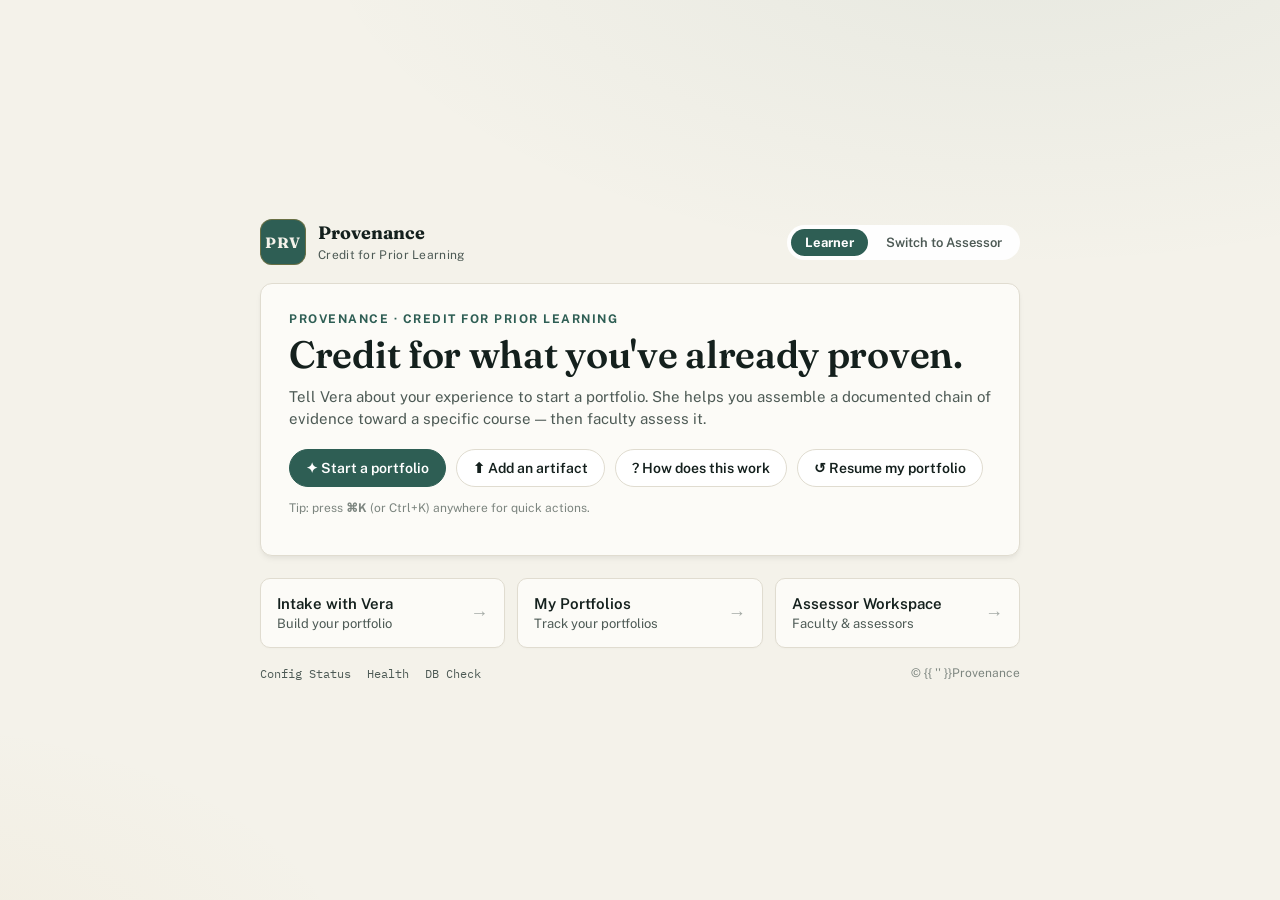
==== commit 3d9be168: "Rename identity to Provenance (display/wording only) Identity refactor — no behavior, schema, route," ====
--- a/templates/index.html
+++ b/templates/index.html
@@ -3,46 +3,46 @@
 <head>
   <meta charset="utf-8" />
   <meta name="viewport" content="width=device-width, initial-scale=1" />
-  <title>CPL — Credit for Prior Learning</title>
+  <title>Provenance — Credit for Prior Learning</title>
   <link rel="stylesheet" href="/static/style.css" />
 </head>
 <body>
   <main class="wrap wrap-index">
     <header class="shell-head">
       <div class="brand">
-        <span class="brand-seal" aria-hidden="true">CPL</span>
+        <span class="brand-seal" aria-hidden="true">PRV</span>
         <div>
-          <strong id="instName">NUPathway</strong>
+          <strong id="instName">Provenance</strong>
           <span class="brand-sub">Credit for Prior Learning</span>
         </div>
       </div>
       <div class="role-switch" role="group" aria-label="Choose your role">
-        <span class="role-active">Applicant</span>
-        <a href="/reviewer" class="role-alt">Switch to Reviewer
+        <span class="role-active">Learner</span>
+        <a href="/reviewer" class="role-alt">Switch to Assessor
           <span class="queue-badge" data-queue-badge hidden>0</span></a>
       </div>
     </header>
 
     <section class="card hero-card">
-      <p class="eyebrow">What you already know counts</p>
-      <h1 class="hero-title">Turn your experience into academic credit.</h1>
-      <p class="sub">Describe your professional and lived experience. Echo, your intake
-        assistant, helps assemble an evidence-backed case toward a specific course —
-        then faculty review it.</p>
+      <p class="eyebrow">Provenance · Credit for Prior Learning</p>
+      <h1 class="hero-title">Credit for what you've already proven.</h1>
+      <p class="sub">Tell Vera about your experience to start a portfolio. She helps you
+        assemble a documented chain of evidence toward a specific course — then faculty
+        assess it.</p>
 
       <div class="chips">
-        <a class="chip chip-primary" href="/chat">✦ Start a new evaluation</a>
-        <a class="chip" href="/chat">⬆ Upload my evidence</a>
+        <a class="chip chip-primary" href="/chat">✦ Start a portfolio</a>
+        <a class="chip" href="/chat">⬆ Add an artifact</a>
         <button class="chip" id="howChip" type="button">? How does this work</button>
-        <a class="chip" id="resumeChip" href="/history">↺ Resume my draft</a>
+        <a class="chip" id="resumeChip" href="/history">↺ Resume my portfolio</a>
       </div>
       <p class="hint cmd-hint">Tip: press <b>⌘K</b> (or Ctrl+K) anywhere for quick actions.</p>
     </section>
 
     <ul class="links">
-      <li><a href="/chat"><div class="label"><strong>Intake with Echo</strong><span>Build your case</span></div><span class="arrow">→</span></a></li>
-      <li><a href="/history"><div class="label"><strong>Case History</strong><span>Track your cases</span></div><span class="arrow">→</span></a></li>
-      <li><a href="/reviewer"><div class="label"><strong>Reviewer Portal</strong><span>Faculty &amp; advisors</span></div><span class="arrow">→</span></a></li>
+      <li><a href="/chat"><div class="label"><strong>Intake with Vera</strong><span>Build your portfolio</span></div><span class="arrow">→</span></a></li>
+      <li><a href="/history"><div class="label"><strong>My Portfolios</strong><span>Track your portfolios</span></div><span class="arrow">→</span></a></li>
+      <li><a href="/reviewer"><div class="label"><strong>Assessor Workspace</strong><span>Faculty &amp; assessors</span></div><span class="arrow">→</span></a></li>
     </ul>
 
     <footer class="sys-links">
@@ -50,7 +50,7 @@
       <a href="/health">Health</a>
       <a href="/dbcheck">DB Check</a>
       <span class="spacer"></span>
-      <span>© {{ '' }}NUPathway CPL</span>
+      <span>© {{ '' }}Provenance</span>
     </footer>
   </main>
 
@@ -59,10 +59,10 @@
       <button class="modal-close" id="howClose" aria-label="Close">×</button>
       <h2 style="text-transform:none;font-size:20px;color:var(--secondary);">How it works</h2>
       <ol class="how-list">
-        <li><b>Describe your experience.</b> Chat with Echo about your professional and lived background.</li>
-        <li><b>Name a target course.</b> Echo helps map your skills to a specific course and its competencies.</li>
-        <li><b>Add evidence.</b> Upload certificates, transcripts, or work artifacts and link each to a competency.</li>
-        <li><b>Submit for review.</b> When your case is strong enough, send it to faculty for a decision.</li>
+        <li><b>Describe your experience.</b> Talk with Vera about your professional and lived background.</li>
+        <li><b>Name a target course.</b> Vera helps map your skills to a specific course and the claims you can make.</li>
+        <li><b>Add artifacts.</b> Upload certificates, transcripts, or work products and link each to a claim.</li>
+        <li><b>Submit for assessment.</b> When your portfolio is strong enough, send it to faculty for a decision.</li>
       </ol>
       <a href="/chat" class="as-btn">Start now →</a>
     </div>
--- a/static/style.css
+++ b/static/style.css
@@ -1,32 +1,69 @@
+@import url('https://fonts.googleapis.com/css2?family=Fraunces:opsz,wght@9..144,500;9..144,600;9..144,700&family=Public+Sans:wght@400;500;600;700&family=IBM+Plex+Mono:wght@400;500;600&display=swap');
+
 :root {
-  /* Northeastern University Official Colors & Professional Palette */
-  --bg: #f4f6f8;             /* Light gray background for contrast */
-  --card: #ffffff;           /* Clean white cards */
-  --border: #d1d5db;         /* Standard gray border */
-  --border2: #9ca3af;        /* Darker gray for active borders */
-  --text: #111827;           /* Near black for high readability */
-  --muted: #4b5563;          /* Dark gray for secondary text */
-  --muted2: #6b7280;         /* Medium gray for hints */
-  --accent: #C8102E;         /* Official Northeastern Red */
-  --accent-hover: #a30d25;   /* Darker red for hover states */
-  --secondary: #000000;      /* Official Northeastern Black */
-  --danger: #dc2626;         /* Error red */
+  /* "Patina" — a credentialing palette: verdigris + brass on cooled warm paper.
+     Brass is reserved for credit-earned / approved and the dial fill only. */
+  --paper: #F4F2EA;          /* cooled warm paper (kept off the cream cliché) */
+  --bg: #F4F2EA;
+  --card: #FCFBF7;           /* warm off-white cards */
+  --border: #E0DCD0;         /* soft warm border */
+  --border2: #C3BCA9;        /* active border */
+  --ink: #14201D;            /* deep verdigris-black ink */
+  --text: #14201D;
+  --muted: #4D5A55;          /* slate, secondary text */
+  --muted2: #7C857F;         /* hints */
+  --accent: #2E5E54;         /* Verdigris — primary / brand */
+  --accent-hover: #244B43;   /* darker verdigris */
+  --secondary: #14201D;      /* Ink */
+  --brass: #C08A2D;          /* credit earned / approved / dial fill ONLY */
+  --brass-dark: #A5761F;
+  --clay: #B4502E;           /* caution / revision, sparing */
+  --danger: #B4502E;
+  --display: "Fraunces", Georgia, "Times New Roman", serif;
+  --sans: "Public Sans", -apple-system, BlinkMacSystemFont, "Segoe UI", Roboto, sans-serif;
+  --mono: "IBM Plex Mono", ui-monospace, SFMono-Regular, Menlo, monospace;
 }
 
 * { box-sizing: border-box; }
+
+/* The [hidden] attribute must always win over component display rules. */
+[hidden] { display: none !important; }
 
 body {
   margin: 0;
   min-height: 100vh;
-  /* Clean, academic typography */
-  font-family: -apple-system, BlinkMacSystemFont, "Segoe UI", Roboto, Helvetica, Arial, sans-serif;
+  font-family: var(--sans);
   color: var(--text);
-  /* NEW: Northeastern Image Background with a dark readability overlay */
-  background: linear-gradient(rgba(0, 0, 0, 0.5), rgba(0, 0, 0, 0.5)), url('/static/Background-Image.webp') no-repeat center center fixed;
-  background-size: cover;
+  /* Quiet, permanent feel: warm paper with a faint verdigris vignette. */
+  background:
+    radial-gradient(1200px 600px at 80% -10%, rgba(46,94,84,0.07), transparent 60%),
+    radial-gradient(900px 500px at -10% 110%, rgba(192,138,45,0.06), transparent 55%),
+    var(--paper);
+  background-attachment: fixed;
   display: grid;
   place-items: center;
   padding: 24px;
+}
+
+/* Visible keyboard focus on every interactive element */
+a:focus-visible, button:focus-visible, input:focus-visible,
+textarea:focus-visible, select:focus-visible, [tabindex]:focus-visible {
+  outline: 2px solid var(--accent);
+  outline-offset: 2px;
+  border-radius: 4px;
+}
+
+/* Page-load reveal (reduced-motion respected below) */
+.card { animation: reveal 480ms cubic-bezier(0.2, 0.7, 0.2, 1) both; }
+@keyframes reveal { from { opacity: 0; transform: translateY(10px); } to { opacity: 1; transform: none; } }
+
+@media (prefers-reduced-motion: reduce) {
+  *, *::before, *::after {
+    animation-duration: 0.001ms !important;
+    animation-iteration-count: 1 !important;
+    transition-duration: 0.001ms !important;
+    scroll-behavior: auto !important;
+  }
 }
 
 /* Modifier to keep the chat page aligned to the top */
@@ -51,13 +88,13 @@
 }
 
 /* Global Typography & Indicators */
-h1 { margin: 0 0 6px 0; font-size: clamp(22px, 3vw, 28px); letter-spacing: -0.5px; line-height: 1.2; font-weight: 700; color: var(--secondary); }
+h1 { margin: 0 0 6px 0; font-family: var(--display); font-size: clamp(24px, 3vw, 30px); letter-spacing: -0.3px; line-height: 1.15; font-weight: 600; color: var(--secondary); }
 h2 { margin: 0; font-size: 13px; color: var(--muted); font-weight: 700; letter-spacing: 0.5px; text-transform: uppercase; }
 .sub { margin: 8px 0 14px; color: var(--muted); font-size: 15px; line-height: 1.5; }
 header { display: flex; align-items: flex-start; justify-content: space-between; gap: 16px; margin-bottom: 18px; }
 
 /* The small status dot */
-.dot { width: 10px; height: 10px; border-radius: 999px; background: #10b981; display: inline-block; margin-right: 8px; vertical-align: -1px; }
+.dot { width: 10px; height: 10px; border-radius: 999px; background: var(--accent); display: inline-block; margin-right: 8px; vertical-align: -1px; }
 
 /* ============================
    Index Page Specifics
@@ -72,8 +109,8 @@
 /* Cleaned up Green Hover Effects */
 .links a:hover { 
   transform: translateY(-2px); 
-  border-color: #10b981 !important; 
-  box-shadow: 0 4px 12px rgba(16, 185, 129, 0.15) !important; 
+  border-color: var(--accent) !important; 
+  box-shadow: 0 4px 12px rgba(46,94,84,0.18) !important; 
 }
 .arrow { 
   opacity: 0.5; 
@@ -84,36 +121,34 @@
 }
 .links a:hover .arrow { 
   opacity: 1; 
-  color: #10b981 !important; 
+  color: var(--accent) !important; 
 }
 
 /* ============================
    Chat Page Specifics
 ============================ */
 .topbar { display: flex; align-items: center; justify-content: space-between; gap: 12px; margin: 4px 0 14px; width: 100%; max-width: 980px; }
-.crumbs a { 
-  color: #ffffff; 
-  text-decoration: none; 
-  font-weight: 600; 
-  font-size: 15px; 
-  text-shadow: 0 2px 4px rgba(0,0,0,0.8); /* Adds a dark shadow behind the white text */
+.crumbs a {
+  color: var(--accent);
+  text-decoration: none;
+  font-weight: 600;
+  font-size: 15px;
   transition: color 150ms ease;
 }
-.crumbs a:hover { 
-  color: #10b981; /* Turns Northeastern green on hover */
-  text-decoration: underline; 
-}
-.crumbs span { 
-  color: rgba(255, 255, 255, 0.9) !important; /* Overrides the dark HTML inline styles */
-  text-shadow: 0 2px 4px rgba(0,0,0,0.8);
-  font-weight: 600; 
+.crumbs a:hover {
+  color: var(--accent-hover);
+  text-decoration: underline;
+}
+.crumbs span {
+  color: var(--muted);
+  font-weight: 600;
 }
 .status { display: inline-flex; align-items: center; gap: 8px; padding: 6px 12px; border-radius: 6px; border: 1px solid var(--border); color: var(--text); font-size: 12px; background: var(--card); font-weight: 500; }
 .grid { display: grid; grid-template-columns: 1fr 1fr; gap: 20px; }
 label { display: block; margin: 10px 0 8px; color: var(--text); font-size: 14px; font-weight: 600; }
 
 textarea { width: 100%; min-height: 120px; resize: vertical; padding: 14px; border-radius: 8px; border: 1px solid var(--border); background: #ffffff; color: var(--text); outline: none; line-height: 1.5; font-size: 15px; font-family: inherit; transition: border-color 150ms ease; }
-textarea:focus { border-color: var(--accent); box-shadow: 0 0 0 3px rgba(200, 16, 46, 0.15); }
+textarea:focus { border-color: var(--accent); box-shadow: 0 0 0 3px rgba(46,94,84,0.18); }
 
 .actions { display: flex; align-items: center; justify-content: space-between; gap: 10px; margin-top: 14px; }
 .btnrow { display: flex; gap: 10px; flex-wrap: wrap; }
@@ -215,7 +250,7 @@
 ============================ */
 .form-row { margin-bottom: 14px; }
 .form-row input { width: 100%; padding: 12px 14px; border-radius: 8px; border: 1px solid var(--border); font-size: 15px; font-family: inherit; }
-.form-row input:focus { outline: none; border-color: var(--accent); box-shadow: 0 0 0 3px rgba(200,16,46,0.15); }
+.form-row input:focus { outline: none; border-color: var(--accent); box-shadow: 0 0 0 3px rgba(46,94,84,0.18); }
 #startBtn.primary { border-color: var(--accent); background: var(--accent); color: #fff; margin-top: 6px; }
 #startBtn.primary:hover:not(:disabled) { background: var(--accent-hover); }
 
@@ -231,16 +266,18 @@
 /* Case Record panel */
 .pane-record { position: sticky; top: 14px; }
 .record-head { display: flex; align-items: center; justify-content: space-between; gap: 12px; padding-bottom: 14px; border-bottom: 1px solid var(--border); margin-bottom: 14px; }
-.mono { font-family: "IBM Plex Mono", ui-monospace, SFMono-Regular, Menlo, monospace; }
-.case-code { font-size: 15px; font-weight: 700; color: var(--secondary); letter-spacing: 0.3px; }
-.status-tag { display: inline-block; margin-top: 6px; font-size: 12px; font-weight: 600; padding: 3px 10px; border-radius: 999px; background: #eef2f7; color: var(--muted); }
-.status-tag[data-status="submitted"], .status-tag[data-status="in-review"] { background: #fef3c7; color: #92400e; }
-.status-tag[data-status="approved"] { background: #d1fae5; color: #065f46; }
-.status-tag[data-status="denied"] { background: #fee2e2; color: #991b1b; }
-
-/* completion dial */
-.dial { width: 64px; height: 64px; border-radius: 50%; display: grid; place-items: center;
-  background: conic-gradient(var(--accent) calc(var(--pct,0) * 1%), #e5e7eb 0); flex: none; }
+.mono { font-family: var(--mono); }
+.case-code { font-family: var(--mono); font-size: 14px; font-weight: 600; color: var(--secondary); letter-spacing: 0.2px; }
+.status-tag { display: inline-block; margin-top: 6px; font-size: 12px; font-weight: 600; padding: 3px 10px; border-radius: 999px; background: #ECEAE0; color: var(--muted); }
+.status-tag[data-status="submitted"], .status-tag[data-status="in-review"] { background: rgba(192,138,45,0.16); color: var(--brass-dark); }
+.status-tag[data-status="approved"] { background: rgba(192,138,45,0.22); color: var(--brass-dark); }
+.status-tag[data-status="denied"], .status-tag[data-status="revision-requested"] { background: rgba(180,80,46,0.14); color: var(--clay); }
+.status-tag[data-status="escalated"] { background: rgba(46,94,84,0.14); color: var(--accent); }
+
+/* completion dial — brass fill, animated */
+.dial { width: 66px; height: 66px; border-radius: 50%; display: grid; place-items: center;
+  background: conic-gradient(var(--brass) calc(var(--pct,0) * 1%), #E4E1D5 0); flex: none;
+  transition: background 700ms cubic-bezier(0.3,0.8,0.3,1); }
 .dial::before { content: ""; position: absolute; width: 48px; height: 48px; border-radius: 50%; background: var(--card); }
 .dial { position: relative; }
 .dial-pct { position: relative; font-size: 14px; font-weight: 700; color: var(--text); }
@@ -249,28 +286,49 @@
 .record-field label { font-size: 12px; text-transform: uppercase; letter-spacing: 0.5px; color: var(--muted); }
 .record-field input, .record-field textarea { width: 100%; padding: 10px 12px; border-radius: 8px; border: 1px solid var(--border); font-family: inherit; font-size: 14px; margin-top: 6px; }
 .record-field textarea { min-height: 80px; resize: vertical; }
-.record-field input:focus, .record-field textarea:focus { outline: none; border-color: var(--accent); box-shadow: 0 0 0 3px rgba(200,16,46,0.12); }
+.record-field input:focus, .record-field textarea:focus { outline: none; border-color: var(--accent); box-shadow: 0 0 0 3px rgba(46,94,84,0.15); }
 
 .muted-empty { font-size: 13px; color: var(--muted2); margin: 6px 0 0; font-style: italic; }
 .competency-list, .evidence-list { display: flex; flex-direction: column; gap: 8px; margin-top: 6px; }
-.competency-item { border: 1px solid var(--border); border-left: 3px solid var(--border2); border-radius: 8px; padding: 10px 12px; position: relative; }
-.competency-item[data-status="mapped"] { border-left-color: #10b981; }
-.competency-item[data-status="needs_review"] { border-left-color: #f59e0b; }
-.comp-name { font-weight: 600; font-size: 14px; }
-.comp-desc { font-size: 12px; color: var(--muted); margin-top: 2px; }
-.comp-state { position: absolute; top: 10px; right: 12px; font-size: 11px; font-weight: 600; color: var(--muted2); text-transform: uppercase; letter-spacing: 0.4px; }
+.comp-state { font-size: 11px; font-weight: 600; color: var(--muted2); text-transform: uppercase; letter-spacing: 0.4px; }
+
+/* --- Competency Map (signature) --- */
+.map-label { display: flex; align-items: center; justify-content: space-between; }
+.map-legend { font-size: 11px; color: var(--muted2); display: inline-flex; align-items: center; gap: 4px; }
+.map-legend i { width: 9px; height: 9px; border-radius: 3px; display: inline-block; vertical-align: -1px; }
+.leg-mapped { background: var(--brass); }
+.leg-open { background: var(--border2); }
+.competency-map { display: flex; flex-direction: column; gap: 10px; margin-top: 8px; }
+.comp-slot { border: 1px solid var(--border); border-radius: 10px; padding: 12px 14px; background: var(--card);
+  border-left: 4px solid var(--border2); transition: border-color 240ms ease, box-shadow 240ms ease; }
+.comp-slot.filled { border-left-color: var(--brass); box-shadow: 0 1px 0 rgba(192,138,45,0.12), inset 3px 0 0 rgba(192,138,45,0.08); }
+.comp-slot[data-status="needs_review"] { border-left-color: var(--brass); }
+.slot-head { display: flex; align-items: center; justify-content: space-between; gap: 8px; }
+.slot-name { font-weight: 700; font-size: 14px; color: var(--ink); }
+.slot-state { font-size: 11px; font-weight: 700; text-transform: uppercase; letter-spacing: 0.4px; color: var(--muted2); }
+.comp-slot.filled .slot-state { color: var(--brass-dark); }
+.slot-desc { font-size: 12px; color: var(--muted); margin-top: 3px; line-height: 1.4; }
+.slot-evidence { display: flex; flex-direction: column; gap: 6px; margin-top: 10px; }
+.slot-empty { font-size: 12px; color: var(--muted2); font-style: italic; padding: 6px 0 2px; border-top: 1px dashed var(--border); }
+.ev-card { display: flex; align-items: center; justify-content: space-between; gap: 8px; background: var(--paper);
+  border: 1px solid var(--border); border-radius: 7px; padding: 7px 10px; font-size: 12px; animation: settle 360ms cubic-bezier(0.2,0.8,0.2,1) both; }
+@keyframes settle { from { opacity: 0; transform: translateY(-6px) scale(0.98); } to { opacity: 1; transform: none; } }
+.ev-card-name { font-weight: 600; word-break: break-word; }
+.ev-card-actions { display: inline-flex; gap: 4px; flex: none; }
+.ev-card-actions a, .ev-card-actions button { border: none; background: none; color: var(--muted); cursor: pointer; font-size: 14px; text-decoration: none; padding: 2px 6px; border-radius: 5px; }
+.ev-card-actions a:hover, .ev-card-actions button:hover { background: rgba(0,0,0,0.06); color: var(--ink); }
 
 /* evidence items */
 .pane-record.dragging { outline: 2px dashed var(--accent); outline-offset: 4px; }
-.evidence-item { border: 1px solid var(--border); border-left: 3px solid var(--border2); border-radius: 8px; padding: 10px 12px; }
-.evidence-item[data-status="mapped"] { border-left-color: #10b981; }
-.evidence-item[data-status="needs_review"] { border-left-color: #f59e0b; }
+.evidence-item { border: 1px solid var(--border); border-left: 3px solid var(--border2); border-radius: 8px; padding: 10px 12px; background: var(--card); }
+.evidence-item[data-status="mapped"] { border-left-color: var(--brass); }
+.evidence-item[data-status="needs_review"] { border-left-color: var(--brass); }
 .ev-head { display: flex; align-items: center; justify-content: space-between; gap: 8px; }
 .ev-name { font-weight: 600; font-size: 13px; word-break: break-word; }
 .ev-size { font-size: 11px; color: var(--muted2); flex: none; }
-.evidence-item .comp-state { position: static; display: inline-block; margin-top: 4px; }
-.suggestion { font-size: 12px; color: var(--muted); background: #fffbeb; border: 1px solid #fde68a; border-radius: 6px; padding: 5px 8px; margin-top: 6px; }
-.linklike { background: none; border: none; color: var(--accent); font-weight: 600; cursor: pointer; padding: 0 0 0 4px; font-size: 12px; }
+.evidence-item .comp-state { display: inline-block; margin-top: 4px; }
+.suggestion { font-size: 12px; color: var(--muted); background: rgba(192,138,45,0.10); border: 1px solid rgba(192,138,45,0.35); border-radius: 6px; padding: 5px 8px; margin: 6px 0; }
+.linklike { background: none; border: none; color: var(--accent); font-weight: 700; cursor: pointer; padding: 0 0 0 4px; font-size: 12px; }
 .ev-actions { display: flex; flex-wrap: wrap; gap: 6px; margin-top: 8px; align-items: center; }
 .ev-actions select { flex: 1; min-width: 140px; padding: 5px 8px; border-radius: 6px; border: 1px solid var(--border); font-size: 12px; font-family: inherit; }
 .ev-actions .smallbtn { padding: 5px 9px; font-size: 12px; text-decoration: none; }
@@ -313,7 +371,7 @@
 .queue-head { display: flex; align-items: center; justify-content: space-between; gap: 16px; flex-wrap: wrap; margin-bottom: 16px; }
 .queue-tools { display: flex; gap: 10px; align-items: center; }
 .queue-tools input { padding: 9px 12px; border-radius: 8px; border: 1px solid var(--border); font-size: 14px; font-family: inherit; min-width: 240px; }
-.queue-tools input:focus { outline: none; border-color: var(--accent); box-shadow: 0 0 0 3px rgba(200,16,46,0.12); }
+.queue-tools input:focus { outline: none; border-color: var(--accent); box-shadow: 0 0 0 3px rgba(46,94,84,0.15); }
 #exportBtn { text-decoration: none; }
 
 .filter-tabs { display: flex; gap: 6px; border-bottom: 1px solid var(--border); margin-bottom: 6px; flex-wrap: wrap; }
@@ -328,8 +386,12 @@
 .queue-table thead th { position: sticky; top: 0; background: var(--card); text-align: left; font-size: 11px; text-transform: uppercase; letter-spacing: 0.5px; color: var(--muted); font-weight: 700; padding: 12px 10px; border-bottom: 2px solid var(--border); cursor: pointer; white-space: nowrap; }
 .queue-table thead th:hover { color: var(--text); }
 .queue-table tbody td { padding: 12px 10px; border-bottom: 1px solid var(--border); }
-.queue-table tbody tr { cursor: pointer; transition: background 120ms ease; }
-.queue-table tbody tr:hover { background: #f9fafb; }
+.queue-table tbody tr { cursor: pointer; transition: background 120ms ease; animation: rowIn 360ms ease both; }
+.queue-table tbody tr:nth-child(1){animation-delay:.02s}.queue-table tbody tr:nth-child(2){animation-delay:.05s}
+.queue-table tbody tr:nth-child(3){animation-delay:.08s}.queue-table tbody tr:nth-child(4){animation-delay:.11s}
+.queue-table tbody tr:nth-child(5){animation-delay:.14s}.queue-table tbody tr:nth-child(n+6){animation-delay:.16s}
+@keyframes rowIn { from { opacity: 0; transform: translateY(6px); } to { opacity: 1; transform: none; } }
+.queue-table tbody tr:hover { background: rgba(46,94,84,0.05); }
 .conf-cell { display: flex; align-items: center; gap: 8px; }
 .mini-dial { width: 22px; height: 22px; border-radius: 50%; flex: none; background: conic-gradient(var(--c) calc(var(--pct,0)*1%), #e5e7eb 0); position: relative; }
 .mini-dial::before { content: ""; position: absolute; inset: 5px; border-radius: 50%; background: var(--card); }
@@ -384,9 +446,9 @@
 ============================ */
 .shell-head { display: flex; align-items: center; justify-content: space-between; gap: 16px; margin-bottom: 18px; flex-wrap: wrap; }
 .brand { display: flex; align-items: center; gap: 12px; }
-.brand-seal { display: grid; place-items: center; width: 44px; height: 44px; border-radius: 10px; background: var(--secondary); color: #fff; font-weight: 800; font-size: 14px; letter-spacing: 0.5px; }
-.brand strong { display: block; font-size: 16px; color: #fff; text-shadow: 0 2px 6px rgba(0,0,0,0.6); }
-.brand-sub { font-size: 12px; color: rgba(255,255,255,0.85); text-shadow: 0 1px 4px rgba(0,0,0,0.6); }
+.brand-seal { display: grid; place-items: center; width: 46px; height: 46px; border-radius: 12px; background: var(--accent); color: var(--paper); font-family: var(--display); font-weight: 700; font-size: 15px; letter-spacing: 0.5px; box-shadow: inset 0 0 0 1px rgba(192,138,45,0.4); }
+.brand strong { display: block; font-family: var(--display); font-size: 18px; color: var(--ink); }
+.brand-sub { font-size: 12px; color: var(--muted); letter-spacing: 0.3px; }
 .role-switch { display: inline-flex; align-items: center; gap: 4px; background: rgba(255,255,255,0.95); padding: 4px; border-radius: 999px; }
 .role-active { font-size: 13px; font-weight: 700; padding: 6px 14px; border-radius: 999px; background: var(--accent); color: #fff; }
 .role-alt { font-size: 13px; font-weight: 600; padding: 6px 14px; border-radius: 999px; color: var(--muted); text-decoration: none; display: inline-flex; align-items: center; gap: 6px; }
@@ -404,10 +466,10 @@
 .cmd-hint { margin-top: 14px; }
 
 .sys-links { display: flex; align-items: center; gap: 16px; margin-top: 18px; font-size: 13px; flex-wrap: wrap; }
-.sys-links a { color: rgba(255,255,255,0.92); text-decoration: none; text-shadow: 0 1px 4px rgba(0,0,0,0.6); }
-.sys-links a:hover { text-decoration: underline; }
+.sys-links a { color: var(--muted); text-decoration: none; font-family: var(--mono); font-size: 12px; }
+.sys-links a:hover { color: var(--accent); text-decoration: underline; }
 .sys-links .spacer { flex: 1; }
-.sys-links span { color: rgba(255,255,255,0.7); font-size: 12px; text-shadow: 0 1px 4px rgba(0,0,0,0.6); }
+.sys-links span { color: var(--muted2); font-size: 12px; }
 .how-list { line-height: 1.7; padding-left: 20px; }
 .how-list li { margin-bottom: 10px; }
 
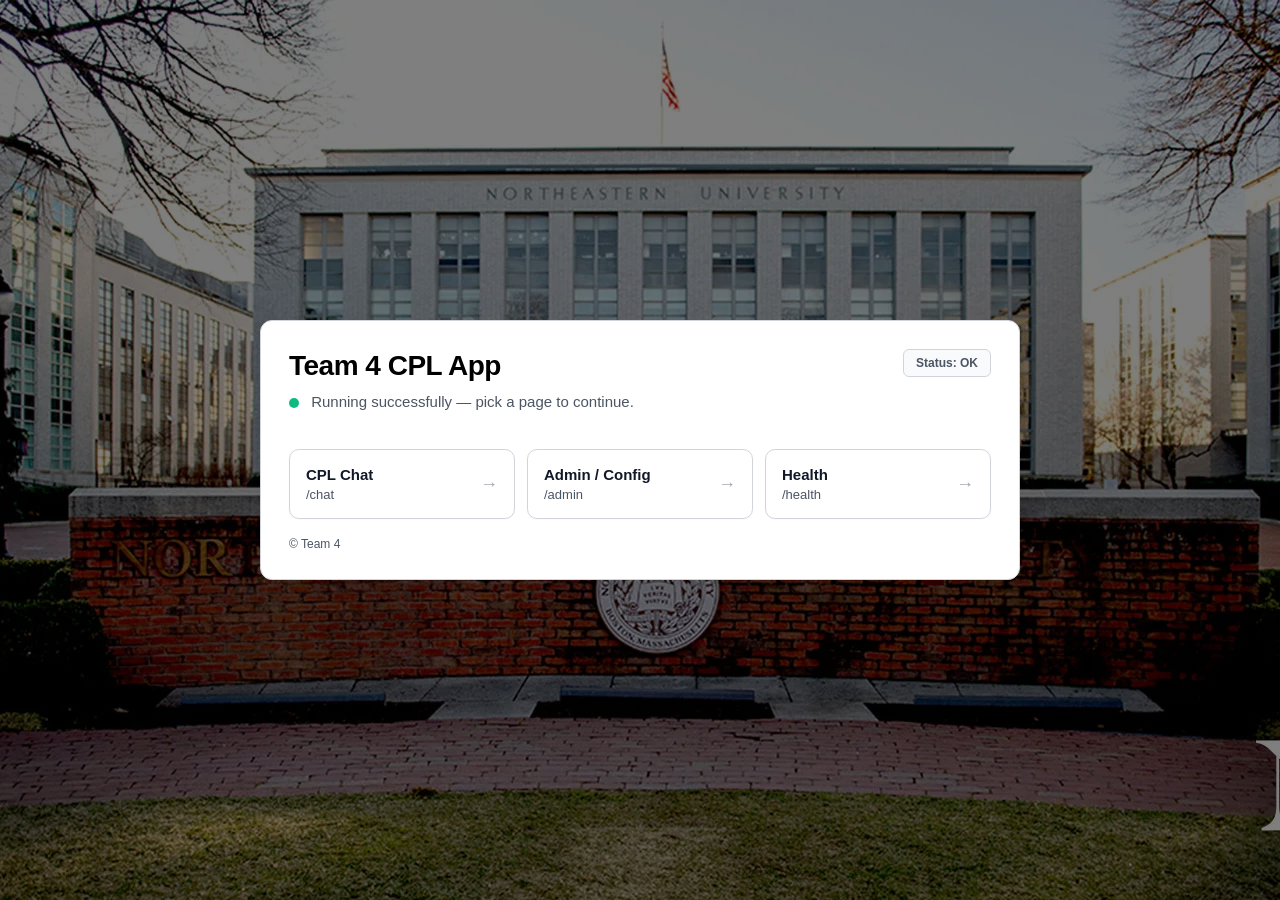
==== commit db6c66c2: "Restore repository to May 4 state (7a51b5c)" ====
--- a/templates/index.html
+++ b/templates/index.html
@@ -3,84 +3,57 @@
 <head>
   <meta charset="utf-8" />
   <meta name="viewport" content="width=device-width, initial-scale=1" />
-  <title>Provenance — Credit for Prior Learning</title>
+  <title>Team 4 - CPL Application</title>
   <link rel="stylesheet" href="/static/style.css" />
 </head>
 <body>
   <main class="wrap wrap-index">
-    <header class="shell-head">
-      <div class="brand">
-        <span class="brand-seal" aria-hidden="true">PRV</span>
+    <section class="card" role="region" aria-label="App status and links">
+      <header>
         <div>
-          <strong id="instName">Provenance</strong>
-          <span class="brand-sub">Credit for Prior Learning</span>
+          <h1>Team 4 CPL App</h1>
+          <p class="sub">
+            <span class="dot"></span>
+            Running successfully — pick a page to continue.
+          </p>
         </div>
-      </div>
-      <div class="role-switch" role="group" aria-label="Choose your role">
-        <span class="role-active">Learner</span>
-        <a href="/reviewer" class="role-alt">Switch to Assessor
-          <span class="queue-badge" data-queue-badge hidden>0</span></a>
-      </div>
-    </header>
+        <div class="pill">Status: OK</div>
+      </header>
 
-    <section class="card hero-card">
-      <p class="eyebrow">Provenance · Credit for Prior Learning</p>
-      <h1 class="hero-title">Credit for what you've already proven.</h1>
-      <p class="sub">Tell Vera about your experience to start a portfolio. She helps you
-        assemble a documented chain of evidence toward a specific course — then faculty
-        assess it.</p>
+      <ul class="links">
+        <li>
+          <a href="/chat" aria-label="Open CPL Chat">
+            <div class="label">
+              <strong>CPL Chat</strong>
+              <span>/chat</span>
+            </div>
+            <span class="arrow">→</span>
+          </a>
+        </li>
+        <li>
+          <a href="/admin" aria-label="Open Admin and Config status">
+            <div class="label">
+              <strong>Admin / Config</strong>
+              <span>/admin</span>
+            </div>
+            <span class="arrow">→</span>
+          </a>
+        </li>
+        <li>
+          <a href="/health" aria-label="Open Health endpoint">
+            <div class="label">
+              <strong>Health</strong>
+              <span>/health</span>
+            </div>
+            <span class="arrow">→</span>
+          </a>
+        </li>
+      </ul>
 
-      <div class="chips">
-        <a class="chip chip-primary" href="/chat">✦ Start a portfolio</a>
-        <a class="chip" href="/chat">⬆ Add an artifact</a>
-        <button class="chip" id="howChip" type="button">? How does this work</button>
-        <a class="chip" id="resumeChip" href="/history">↺ Resume my portfolio</a>
-      </div>
-      <p class="hint cmd-hint">Tip: press <b>⌘K</b> (or Ctrl+K) anywhere for quick actions.</p>
+      <footer style="margin-top: 18px; display: flex; align-items: center; justify-content: space-between; gap: 12px; color: var(--muted); font-size: 12px;">
+        <span>© Team 4</span>
+      </footer>
     </section>
-
-    <ul class="links">
-      <li><a href="/chat"><div class="label"><strong>Intake with Vera</strong><span>Build your portfolio</span></div><span class="arrow">→</span></a></li>
-      <li><a href="/history"><div class="label"><strong>My Portfolios</strong><span>Track your portfolios</span></div><span class="arrow">→</span></a></li>
-      <li><a href="/reviewer"><div class="label"><strong>Assessor Workspace</strong><span>Faculty &amp; assessors</span></div><span class="arrow">→</span></a></li>
-    </ul>
-
-    <footer class="sys-links">
-      <a href="/admin">Config Status</a>
-      <a href="/health">Health</a>
-      <a href="/dbcheck">DB Check</a>
-      <span class="spacer"></span>
-      <span>© {{ '' }}Provenance</span>
-    </footer>
   </main>
-
-  <div id="howModal" class="modal" hidden>
-    <div class="modal-card" role="dialog" aria-modal="true" aria-label="How it works">
-      <button class="modal-close" id="howClose" aria-label="Close">×</button>
-      <h2 style="text-transform:none;font-size:20px;color:var(--secondary);">How it works</h2>
-      <ol class="how-list">
-        <li><b>Describe your experience.</b> Talk with Vera about your professional and lived background.</li>
-        <li><b>Name a target course.</b> Vera helps map your skills to a specific course and the claims you can make.</li>
-        <li><b>Add artifacts.</b> Upload certificates, transcripts, or work products and link each to a claim.</li>
-        <li><b>Submit for assessment.</b> When your portfolio is strong enough, send it to faculty for a decision.</li>
-      </ol>
-      <a href="/chat" class="as-btn">Start now →</a>
-    </div>
-  </div>
-
-  <script src="/static/shell.js?v=1.0"></script>
-  <script>
-    fetch("/api/public-settings").then(r => r.json()).then(s => {
-      if (s.institution_name) { document.getElementById("instName").textContent = s.institution_name; }
-    }).catch(() => {});
-    try {
-      const id = JSON.parse(localStorage.getItem("cpl_identity") || "null");
-      if (id && id.nuid) document.getElementById("resumeChip").href = "/history";
-    } catch (e) {}
-    const m = document.getElementById("howModal");
-    document.getElementById("howChip").addEventListener("click", () => m.hidden = false);
-    document.getElementById("howClose").addEventListener("click", () => m.hidden = true);
-    m.addEventListener("click", (e) => { if (e.target === m) m.hidden = true; });
-  </script>
 </body>
-</html>
+</html>
--- a/static/style.css
+++ b/static/style.css
@@ -1,69 +1,32 @@
-@import url('https://fonts.googleapis.com/css2?family=Fraunces:opsz,wght@9..144,500;9..144,600;9..144,700&family=Public+Sans:wght@400;500;600;700&family=IBM+Plex+Mono:wght@400;500;600&display=swap');
-
 :root {
-  /* "Patina" — a credentialing palette: verdigris + brass on cooled warm paper.
-     Brass is reserved for credit-earned / approved and the dial fill only. */
-  --paper: #F4F2EA;          /* cooled warm paper (kept off the cream cliché) */
-  --bg: #F4F2EA;
-  --card: #FCFBF7;           /* warm off-white cards */
-  --border: #E0DCD0;         /* soft warm border */
-  --border2: #C3BCA9;        /* active border */
-  --ink: #14201D;            /* deep verdigris-black ink */
-  --text: #14201D;
-  --muted: #4D5A55;          /* slate, secondary text */
-  --muted2: #7C857F;         /* hints */
-  --accent: #2E5E54;         /* Verdigris — primary / brand */
-  --accent-hover: #244B43;   /* darker verdigris */
-  --secondary: #14201D;      /* Ink */
-  --brass: #C08A2D;          /* credit earned / approved / dial fill ONLY */
-  --brass-dark: #A5761F;
-  --clay: #B4502E;           /* caution / revision, sparing */
-  --danger: #B4502E;
-  --display: "Fraunces", Georgia, "Times New Roman", serif;
-  --sans: "Public Sans", -apple-system, BlinkMacSystemFont, "Segoe UI", Roboto, sans-serif;
-  --mono: "IBM Plex Mono", ui-monospace, SFMono-Regular, Menlo, monospace;
+  /* Northeastern University Official Colors & Professional Palette */
+  --bg: #f4f6f8;             /* Light gray background for contrast */
+  --card: #ffffff;           /* Clean white cards */
+  --border: #d1d5db;         /* Standard gray border */
+  --border2: #9ca3af;        /* Darker gray for active borders */
+  --text: #111827;           /* Near black for high readability */
+  --muted: #4b5563;          /* Dark gray for secondary text */
+  --muted2: #6b7280;         /* Medium gray for hints */
+  --accent: #C8102E;         /* Official Northeastern Red */
+  --accent-hover: #a30d25;   /* Darker red for hover states */
+  --secondary: #000000;      /* Official Northeastern Black */
+  --danger: #dc2626;         /* Error red */
 }
 
 * { box-sizing: border-box; }
-
-/* The [hidden] attribute must always win over component display rules. */
-[hidden] { display: none !important; }
 
 body {
   margin: 0;
   min-height: 100vh;
-  font-family: var(--sans);
+  /* Clean, academic typography */
+  font-family: -apple-system, BlinkMacSystemFont, "Segoe UI", Roboto, Helvetica, Arial, sans-serif;
   color: var(--text);
-  /* Quiet, permanent feel: warm paper with a faint verdigris vignette. */
-  background:
-    radial-gradient(1200px 600px at 80% -10%, rgba(46,94,84,0.07), transparent 60%),
-    radial-gradient(900px 500px at -10% 110%, rgba(192,138,45,0.06), transparent 55%),
-    var(--paper);
-  background-attachment: fixed;
+  /* NEW: Northeastern Image Background with a dark readability overlay */
+  background: linear-gradient(rgba(0, 0, 0, 0.5), rgba(0, 0, 0, 0.5)), url('/static/Background-Image.webp') no-repeat center center fixed;
+  background-size: cover;
   display: grid;
   place-items: center;
   padding: 24px;
-}
-
-/* Visible keyboard focus on every interactive element */
-a:focus-visible, button:focus-visible, input:focus-visible,
-textarea:focus-visible, select:focus-visible, [tabindex]:focus-visible {
-  outline: 2px solid var(--accent);
-  outline-offset: 2px;
-  border-radius: 4px;
-}
-
-/* Page-load reveal (reduced-motion respected below) */
-.card { animation: reveal 480ms cubic-bezier(0.2, 0.7, 0.2, 1) both; }
-@keyframes reveal { from { opacity: 0; transform: translateY(10px); } to { opacity: 1; transform: none; } }
-
-@media (prefers-reduced-motion: reduce) {
-  *, *::before, *::after {
-    animation-duration: 0.001ms !important;
-    animation-iteration-count: 1 !important;
-    transition-duration: 0.001ms !important;
-    scroll-behavior: auto !important;
-  }
 }
 
 /* Modifier to keep the chat page aligned to the top */
@@ -88,13 +51,13 @@
 }
 
 /* Global Typography & Indicators */
-h1 { margin: 0 0 6px 0; font-family: var(--display); font-size: clamp(24px, 3vw, 30px); letter-spacing: -0.3px; line-height: 1.15; font-weight: 600; color: var(--secondary); }
+h1 { margin: 0 0 6px 0; font-size: clamp(22px, 3vw, 28px); letter-spacing: -0.5px; line-height: 1.2; font-weight: 700; color: var(--secondary); }
 h2 { margin: 0; font-size: 13px; color: var(--muted); font-weight: 700; letter-spacing: 0.5px; text-transform: uppercase; }
 .sub { margin: 8px 0 14px; color: var(--muted); font-size: 15px; line-height: 1.5; }
 header { display: flex; align-items: flex-start; justify-content: space-between; gap: 16px; margin-bottom: 18px; }
 
 /* The small status dot */
-.dot { width: 10px; height: 10px; border-radius: 999px; background: var(--accent); display: inline-block; margin-right: 8px; vertical-align: -1px; }
+.dot { width: 10px; height: 10px; border-radius: 999px; background: #10b981; display: inline-block; margin-right: 8px; vertical-align: -1px; }
 
 /* ============================
    Index Page Specifics
@@ -109,8 +72,8 @@
 /* Cleaned up Green Hover Effects */
 .links a:hover { 
   transform: translateY(-2px); 
-  border-color: var(--accent) !important; 
-  box-shadow: 0 4px 12px rgba(46,94,84,0.18) !important; 
+  border-color: #10b981 !important; 
+  box-shadow: 0 4px 12px rgba(16, 185, 129, 0.15) !important; 
 }
 .arrow { 
   opacity: 0.5; 
@@ -121,34 +84,36 @@
 }
 .links a:hover .arrow { 
   opacity: 1; 
-  color: var(--accent) !important; 
+  color: #10b981 !important; 
 }
 
 /* ============================
    Chat Page Specifics
 ============================ */
 .topbar { display: flex; align-items: center; justify-content: space-between; gap: 12px; margin: 4px 0 14px; width: 100%; max-width: 980px; }
-.crumbs a {
-  color: var(--accent);
-  text-decoration: none;
-  font-weight: 600;
-  font-size: 15px;
+.crumbs a { 
+  color: #ffffff; 
+  text-decoration: none; 
+  font-weight: 600; 
+  font-size: 15px; 
+  text-shadow: 0 2px 4px rgba(0,0,0,0.8); /* Adds a dark shadow behind the white text */
   transition: color 150ms ease;
 }
-.crumbs a:hover {
-  color: var(--accent-hover);
-  text-decoration: underline;
-}
-.crumbs span {
-  color: var(--muted);
-  font-weight: 600;
+.crumbs a:hover { 
+  color: #10b981; /* Turns Northeastern green on hover */
+  text-decoration: underline; 
+}
+.crumbs span { 
+  color: rgba(255, 255, 255, 0.9) !important; /* Overrides the dark HTML inline styles */
+  text-shadow: 0 2px 4px rgba(0,0,0,0.8);
+  font-weight: 600; 
 }
 .status { display: inline-flex; align-items: center; gap: 8px; padding: 6px 12px; border-radius: 6px; border: 1px solid var(--border); color: var(--text); font-size: 12px; background: var(--card); font-weight: 500; }
 .grid { display: grid; grid-template-columns: 1fr 1fr; gap: 20px; }
 label { display: block; margin: 10px 0 8px; color: var(--text); font-size: 14px; font-weight: 600; }
 
 textarea { width: 100%; min-height: 120px; resize: vertical; padding: 14px; border-radius: 8px; border: 1px solid var(--border); background: #ffffff; color: var(--text); outline: none; line-height: 1.5; font-size: 15px; font-family: inherit; transition: border-color 150ms ease; }
-textarea:focus { border-color: var(--accent); box-shadow: 0 0 0 3px rgba(46,94,84,0.18); }
+textarea:focus { border-color: var(--accent); box-shadow: 0 0 0 3px rgba(200, 16, 46, 0.15); }
 
 .actions { display: flex; align-items: center; justify-content: space-between; gap: 10px; margin-top: 14px; }
 .btnrow { display: flex; gap: 10px; flex-wrap: wrap; }
@@ -246,257 +211,8 @@
 .admin-footer a:hover { background: #f9fafb; border-color: var(--border2); }
 
 /* ============================
-   Case-bound intake workspace (Phase 2)
-============================ */
-.form-row { margin-bottom: 14px; }
-.form-row input { width: 100%; padding: 12px 14px; border-radius: 8px; border: 1px solid var(--border); font-size: 15px; font-family: inherit; }
-.form-row input:focus { outline: none; border-color: var(--accent); box-shadow: 0 0 0 3px rgba(46,94,84,0.18); }
-#startBtn.primary { border-color: var(--accent); background: var(--accent); color: #fff; margin-top: 6px; }
-#startBtn.primary:hover:not(:disabled) { background: var(--accent-hover); }
-
-.workspace { display: grid; grid-template-columns: 1.3fr 1fr; gap: 20px; align-items: start; }
-
-.pane-chat { display: flex; flex-direction: column; }
-.composer { margin-top: 14px; }
-.composer textarea { min-height: 90px; }
-.composer-row { display: flex; align-items: center; justify-content: space-between; gap: 10px; margin-top: 10px; }
-.composer-row .primary { border-color: var(--accent); background: var(--accent); color: #fff; }
-.composer-row .primary:hover:not(:disabled) { background: var(--accent-hover); }
-
-/* Case Record panel */
-.pane-record { position: sticky; top: 14px; }
-.record-head { display: flex; align-items: center; justify-content: space-between; gap: 12px; padding-bottom: 14px; border-bottom: 1px solid var(--border); margin-bottom: 14px; }
-.mono { font-family: var(--mono); }
-.case-code { font-family: var(--mono); font-size: 14px; font-weight: 600; color: var(--secondary); letter-spacing: 0.2px; }
-.status-tag { display: inline-block; margin-top: 6px; font-size: 12px; font-weight: 600; padding: 3px 10px; border-radius: 999px; background: #ECEAE0; color: var(--muted); }
-.status-tag[data-status="submitted"], .status-tag[data-status="in-review"] { background: rgba(192,138,45,0.16); color: var(--brass-dark); }
-.status-tag[data-status="approved"] { background: rgba(192,138,45,0.22); color: var(--brass-dark); }
-.status-tag[data-status="denied"], .status-tag[data-status="revision-requested"] { background: rgba(180,80,46,0.14); color: var(--clay); }
-.status-tag[data-status="escalated"] { background: rgba(46,94,84,0.14); color: var(--accent); }
-
-/* completion dial — brass fill, animated */
-.dial { width: 66px; height: 66px; border-radius: 50%; display: grid; place-items: center;
-  background: conic-gradient(var(--brass) calc(var(--pct,0) * 1%), #E4E1D5 0); flex: none;
-  transition: background 700ms cubic-bezier(0.3,0.8,0.3,1); }
-.dial::before { content: ""; position: absolute; width: 48px; height: 48px; border-radius: 50%; background: var(--card); }
-.dial { position: relative; }
-.dial-pct { position: relative; font-size: 14px; font-weight: 700; color: var(--text); }
-
-.record-field { margin-bottom: 16px; }
-.record-field label { font-size: 12px; text-transform: uppercase; letter-spacing: 0.5px; color: var(--muted); }
-.record-field input, .record-field textarea { width: 100%; padding: 10px 12px; border-radius: 8px; border: 1px solid var(--border); font-family: inherit; font-size: 14px; margin-top: 6px; }
-.record-field textarea { min-height: 80px; resize: vertical; }
-.record-field input:focus, .record-field textarea:focus { outline: none; border-color: var(--accent); box-shadow: 0 0 0 3px rgba(46,94,84,0.15); }
-
-.muted-empty { font-size: 13px; color: var(--muted2); margin: 6px 0 0; font-style: italic; }
-.competency-list, .evidence-list { display: flex; flex-direction: column; gap: 8px; margin-top: 6px; }
-.comp-state { font-size: 11px; font-weight: 600; color: var(--muted2); text-transform: uppercase; letter-spacing: 0.4px; }
-
-/* --- Competency Map (signature) --- */
-.map-label { display: flex; align-items: center; justify-content: space-between; }
-.map-legend { font-size: 11px; color: var(--muted2); display: inline-flex; align-items: center; gap: 4px; }
-.map-legend i { width: 9px; height: 9px; border-radius: 3px; display: inline-block; vertical-align: -1px; }
-.leg-mapped { background: var(--brass); }
-.leg-open { background: var(--border2); }
-.competency-map { display: flex; flex-direction: column; gap: 10px; margin-top: 8px; }
-.comp-slot { border: 1px solid var(--border); border-radius: 10px; padding: 12px 14px; background: var(--card);
-  border-left: 4px solid var(--border2); transition: border-color 240ms ease, box-shadow 240ms ease; }
-.comp-slot.filled { border-left-color: var(--brass); box-shadow: 0 1px 0 rgba(192,138,45,0.12), inset 3px 0 0 rgba(192,138,45,0.08); }
-.comp-slot[data-status="needs_review"] { border-left-color: var(--brass); }
-.slot-head { display: flex; align-items: center; justify-content: space-between; gap: 8px; }
-.slot-name { font-weight: 700; font-size: 14px; color: var(--ink); }
-.slot-state { font-size: 11px; font-weight: 700; text-transform: uppercase; letter-spacing: 0.4px; color: var(--muted2); }
-.comp-slot.filled .slot-state { color: var(--brass-dark); }
-.slot-desc { font-size: 12px; color: var(--muted); margin-top: 3px; line-height: 1.4; }
-.slot-evidence { display: flex; flex-direction: column; gap: 6px; margin-top: 10px; }
-.slot-empty { font-size: 12px; color: var(--muted2); font-style: italic; padding: 6px 0 2px; border-top: 1px dashed var(--border); }
-.ev-card { display: flex; align-items: center; justify-content: space-between; gap: 8px; background: var(--paper);
-  border: 1px solid var(--border); border-radius: 7px; padding: 7px 10px; font-size: 12px; animation: settle 360ms cubic-bezier(0.2,0.8,0.2,1) both; }
-@keyframes settle { from { opacity: 0; transform: translateY(-6px) scale(0.98); } to { opacity: 1; transform: none; } }
-.ev-card-name { font-weight: 600; word-break: break-word; }
-.ev-card-actions { display: inline-flex; gap: 4px; flex: none; }
-.ev-card-actions a, .ev-card-actions button { border: none; background: none; color: var(--muted); cursor: pointer; font-size: 14px; text-decoration: none; padding: 2px 6px; border-radius: 5px; }
-.ev-card-actions a:hover, .ev-card-actions button:hover { background: rgba(0,0,0,0.06); color: var(--ink); }
-
-/* evidence items */
-.pane-record.dragging { outline: 2px dashed var(--accent); outline-offset: 4px; }
-.evidence-item { border: 1px solid var(--border); border-left: 3px solid var(--border2); border-radius: 8px; padding: 10px 12px; background: var(--card); }
-.evidence-item[data-status="mapped"] { border-left-color: var(--brass); }
-.evidence-item[data-status="needs_review"] { border-left-color: var(--brass); }
-.ev-head { display: flex; align-items: center; justify-content: space-between; gap: 8px; }
-.ev-name { font-weight: 600; font-size: 13px; word-break: break-word; }
-.ev-size { font-size: 11px; color: var(--muted2); flex: none; }
-.evidence-item .comp-state { display: inline-block; margin-top: 4px; }
-.suggestion { font-size: 12px; color: var(--muted); background: rgba(192,138,45,0.10); border: 1px solid rgba(192,138,45,0.35); border-radius: 6px; padding: 5px 8px; margin: 6px 0; }
-.linklike { background: none; border: none; color: var(--accent); font-weight: 700; cursor: pointer; padding: 0 0 0 4px; font-size: 12px; }
-.ev-actions { display: flex; flex-wrap: wrap; gap: 6px; margin-top: 8px; align-items: center; }
-.ev-actions select { flex: 1; min-width: 140px; padding: 5px 8px; border-radius: 6px; border: 1px solid var(--border); font-size: 12px; font-family: inherit; }
-.ev-actions .smallbtn { padding: 5px 9px; font-size: 12px; text-decoration: none; }
-.danger-btn { color: var(--danger); }
-.danger-btn:hover { border-color: var(--danger); }
-
-.submit-review { width: 100%; margin-top: 8px; border-color: var(--secondary); background: var(--secondary); color: #fff; }
-.submit-review:hover:not(:disabled) { background: #333; }
-.submit-review:disabled { background: #e5e7eb; color: var(--muted2); border-color: var(--border); }
-
-/* ============================
-   Case History (Phase 4)
-============================ */
-#lookupBtn.primary { border-color: var(--accent); background: var(--accent); color: #fff; }
-.case-row { display: flex; align-items: center; justify-content: space-between; gap: 12px; padding: 14px 16px; border: 1px solid var(--border); border-radius: 10px; margin-bottom: 10px; flex-wrap: wrap; }
-.case-row:hover { border-color: var(--border2); }
-.case-row-main { display: flex; flex-direction: column; gap: 4px; }
-.case-course { font-size: 13px; color: var(--muted); }
-.case-row-meta { display: flex; align-items: center; gap: 12px; flex-wrap: wrap; }
-.muted-date { font-size: 12px; color: var(--muted2); }
-
-.empty-state { text-align: center; padding: 40px 20px; }
-.empty-title { font-size: 18px; font-weight: 700; color: var(--secondary); margin: 0 0 6px; }
-.empty-sub { color: var(--muted); margin: 0 0 18px; }
-.as-btn { display: inline-block; text-decoration: none; padding: 10px 18px; border-radius: 8px; background: var(--accent); color: #fff; font-weight: 600; }
-
-/* modal */
-.modal { position: fixed; inset: 0; background: rgba(0,0,0,0.5); display: grid; place-items: center; padding: 20px; z-index: 50; }
-.modal-card { background: var(--card); border-radius: 12px; padding: 28px; max-width: 600px; width: 100%; max-height: 86vh; overflow-y: auto; position: relative; }
-.modal-close { position: absolute; top: 14px; right: 16px; border: none; background: none; font-size: 26px; line-height: 1; color: var(--muted); cursor: pointer; padding: 0; }
-.detail-label { font-size: 11px; text-transform: uppercase; letter-spacing: 0.5px; color: var(--muted); margin: 16px 0 4px; font-weight: 700; }
-.detail-list { margin: 4px 0; padding-left: 18px; }
-.detail-list li { margin-bottom: 4px; }
-.feedback-box { background: #f0fdf4; border: 1px solid #bbf7d0; border-radius: 8px; padding: 12px 14px; margin-top: 16px; }
-
-/* ============================
-   Reviewer Queue (Phase 5)
-============================ */
-.wrap-wide { max-width: 1180px; }
-.queue-head { display: flex; align-items: center; justify-content: space-between; gap: 16px; flex-wrap: wrap; margin-bottom: 16px; }
-.queue-tools { display: flex; gap: 10px; align-items: center; }
-.queue-tools input { padding: 9px 12px; border-radius: 8px; border: 1px solid var(--border); font-size: 14px; font-family: inherit; min-width: 240px; }
-.queue-tools input:focus { outline: none; border-color: var(--accent); box-shadow: 0 0 0 3px rgba(46,94,84,0.15); }
-#exportBtn { text-decoration: none; }
-
-.filter-tabs { display: flex; gap: 6px; border-bottom: 1px solid var(--border); margin-bottom: 6px; flex-wrap: wrap; }
-.tab { border: none; background: none; border-bottom: 2px solid transparent; border-radius: 0; padding: 10px 14px; color: var(--muted); font-weight: 600; }
-.tab:hover { background: none; color: var(--text); }
-.tab.active { color: var(--accent); border-bottom-color: var(--accent); }
-.tab-count { display: inline-block; min-width: 20px; padding: 1px 7px; margin-left: 4px; border-radius: 999px; background: #eef2f7; font-size: 12px; color: var(--muted); }
-.tab.active .tab-count { background: var(--accent); color: #fff; }
-
-.table-wrap { overflow-x: auto; }
-.queue-table { width: 100%; border-collapse: collapse; font-size: 14px; }
-.queue-table thead th { position: sticky; top: 0; background: var(--card); text-align: left; font-size: 11px; text-transform: uppercase; letter-spacing: 0.5px; color: var(--muted); font-weight: 700; padding: 12px 10px; border-bottom: 2px solid var(--border); cursor: pointer; white-space: nowrap; }
-.queue-table thead th:hover { color: var(--text); }
-.queue-table tbody td { padding: 12px 10px; border-bottom: 1px solid var(--border); }
-.queue-table tbody tr { cursor: pointer; transition: background 120ms ease; animation: rowIn 360ms ease both; }
-.queue-table tbody tr:nth-child(1){animation-delay:.02s}.queue-table tbody tr:nth-child(2){animation-delay:.05s}
-.queue-table tbody tr:nth-child(3){animation-delay:.08s}.queue-table tbody tr:nth-child(4){animation-delay:.11s}
-.queue-table tbody tr:nth-child(5){animation-delay:.14s}.queue-table tbody tr:nth-child(n+6){animation-delay:.16s}
-@keyframes rowIn { from { opacity: 0; transform: translateY(6px); } to { opacity: 1; transform: none; } }
-.queue-table tbody tr:hover { background: rgba(46,94,84,0.05); }
-.conf-cell { display: flex; align-items: center; gap: 8px; }
-.mini-dial { width: 22px; height: 22px; border-radius: 50%; flex: none; background: conic-gradient(var(--c) calc(var(--pct,0)*1%), #e5e7eb 0); position: relative; }
-.mini-dial::before { content: ""; position: absolute; inset: 5px; border-radius: 50%; background: var(--card); }
-
-/* ============================
-   Reviewer Case Review (Phase 6)
-============================ */
-.review-grid { display: grid; grid-template-columns: 1.4fr 1fr; gap: 20px; align-items: start; }
-.conf-block { display: flex; flex-direction: column; align-items: center; gap: 4px; }
-.conf-label { font-size: 10px; text-transform: uppercase; letter-spacing: 0.5px; color: var(--muted2); }
-.audit-head { display: flex; align-items: center; justify-content: space-between; margin: 20px 0 8px; }
-.audit-badge { font-size: 11px; font-weight: 600; color: var(--muted); background: #f1f5f9; border: 1px solid var(--border); padding: 3px 8px; border-radius: 6px; }
-.transcript { border: 1px solid var(--border); border-radius: 8px; background: #fbfbfa; padding: 14px; max-height: 460px; overflow-y: auto; display: flex; flex-direction: column; gap: 10px; }
-.t-msg { padding: 10px 12px; border-radius: 8px; font-size: 14px; line-height: 1.5; white-space: pre-wrap; }
-.t-user { background: #fff; border: 1px solid var(--border); }
-.t-assistant { background: #eef4f2; }
-.t-who { display: block; font-size: 11px; font-weight: 700; text-transform: uppercase; letter-spacing: 0.4px; color: var(--muted); margin-bottom: 4px; }
-.t-system { text-align: center; font-size: 12px; color: var(--muted2); font-style: italic; }
-
-.check { display: flex; align-items: center; gap: 8px; font-size: 14px; font-weight: 500; margin: 6px 0; cursor: pointer; }
-#notes { width: 100%; min-height: 90px; padding: 10px 12px; border-radius: 8px; border: 1px solid var(--border); font-family: inherit; font-size: 14px; resize: vertical; }
-
-.decision-bar { display: flex; flex-wrap: wrap; gap: 8px; margin-top: 8px; }
-.decision-bar button { font-weight: 700; }
-.btn-approve { background: #C08A2D; border-color: #C08A2D; color: #fff; }
-.btn-approve:hover { background: #a5761f; border-color: #a5761f; }
-.btn-deny { background: #fff; border-color: #B4502E; color: #B4502E; }
-.btn-deny:hover { background: #fdf2ee; }
-.btn-quiet { background: #fff; color: var(--muted); }
-
-.toast { position: fixed; bottom: 24px; left: 50%; transform: translateX(-50%); background: var(--secondary); color: #fff; padding: 12px 22px; border-radius: 8px; font-weight: 600; z-index: 100; box-shadow: 0 8px 24px rgba(0,0,0,0.25); animation: toastIn 200ms ease; }
-@keyframes toastIn { from { opacity: 0; transform: translate(-50%, 10px); } to { opacity: 1; transform: translate(-50%, 0); } }
-
-/* ============================
-   Settings (Phase 7)
-============================ */
-.settings-card { margin-bottom: 20px; }
-.settings-card h2 { font-size: 14px; color: var(--secondary); margin-bottom: 12px; }
-.three-col { display: grid; grid-template-columns: repeat(3, 1fr); gap: 12px; }
-.rule-builder, .catalog-builder { display: flex; flex-wrap: wrap; gap: 8px; align-items: center; margin-top: 12px; padding-top: 12px; border-top: 1px dashed var(--border); }
-.rule-builder select, .rule-builder input, .catalog-builder select, .catalog-builder input { padding: 8px 10px; border-radius: 7px; border: 1px solid var(--border); font-family: inherit; font-size: 13px; }
-.rule-builder input { flex: 1; min-width: 120px; }
-.rule-arrow { color: var(--muted); font-weight: 700; }
-.catalog-builder { flex-direction: column; align-items: stretch; }
-.catalog-builder textarea { padding: 9px 11px; border-radius: 7px; border: 1px solid var(--border); font-family: inherit; min-height: 64px; }
-.rule-row, .catalog-row { display: flex; align-items: flex-start; justify-content: space-between; gap: 12px; padding: 10px 12px; border: 1px solid var(--border); border-radius: 8px; margin-bottom: 8px; font-size: 14px; }
-.cat-type { display: inline-block; font-size: 11px; text-transform: uppercase; letter-spacing: 0.4px; background: #eef2f7; color: var(--muted); padding: 2px 8px; border-radius: 6px; font-weight: 700; }
-.cat-content { font-size: 12px; color: var(--muted); margin-top: 4px; }
-
-/* ============================
-   App Shell + Home (Phase 8)
-============================ */
-.shell-head { display: flex; align-items: center; justify-content: space-between; gap: 16px; margin-bottom: 18px; flex-wrap: wrap; }
-.brand { display: flex; align-items: center; gap: 12px; }
-.brand-seal { display: grid; place-items: center; width: 46px; height: 46px; border-radius: 12px; background: var(--accent); color: var(--paper); font-family: var(--display); font-weight: 700; font-size: 15px; letter-spacing: 0.5px; box-shadow: inset 0 0 0 1px rgba(192,138,45,0.4); }
-.brand strong { display: block; font-family: var(--display); font-size: 18px; color: var(--ink); }
-.brand-sub { font-size: 12px; color: var(--muted); letter-spacing: 0.3px; }
-.role-switch { display: inline-flex; align-items: center; gap: 4px; background: rgba(255,255,255,0.95); padding: 4px; border-radius: 999px; }
-.role-active { font-size: 13px; font-weight: 700; padding: 6px 14px; border-radius: 999px; background: var(--accent); color: #fff; }
-.role-alt { font-size: 13px; font-weight: 600; padding: 6px 14px; border-radius: 999px; color: var(--muted); text-decoration: none; display: inline-flex; align-items: center; gap: 6px; }
-.role-alt:hover { color: var(--text); }
-.queue-badge { background: var(--accent); color: #fff; font-size: 11px; font-weight: 700; padding: 1px 7px; border-radius: 999px; }
-
-.hero-card { text-align: left; }
-.eyebrow { text-transform: uppercase; letter-spacing: 1.5px; font-size: 12px; font-weight: 700; color: var(--accent); margin: 0 0 8px; }
-.hero-title { font-size: clamp(26px, 4vw, 38px); line-height: 1.1; margin: 0 0 10px; }
-.chips { display: flex; flex-wrap: wrap; gap: 10px; margin: 18px 0 6px; }
-.chip { display: inline-flex; align-items: center; gap: 6px; padding: 10px 16px; border-radius: 999px; border: 1px solid var(--border); background: #fff; color: var(--text); text-decoration: none; font-weight: 600; font-size: 14px; cursor: pointer; font-family: inherit; transition: all 140ms ease; }
-.chip:hover { border-color: var(--border2); transform: translateY(-1px); }
-.chip-primary { background: var(--accent); border-color: var(--accent); color: #fff; }
-.chip-primary:hover { background: var(--accent-hover); }
-.cmd-hint { margin-top: 14px; }
-
-.sys-links { display: flex; align-items: center; gap: 16px; margin-top: 18px; font-size: 13px; flex-wrap: wrap; }
-.sys-links a { color: var(--muted); text-decoration: none; font-family: var(--mono); font-size: 12px; }
-.sys-links a:hover { color: var(--accent); text-decoration: underline; }
-.sys-links .spacer { flex: 1; }
-.sys-links span { color: var(--muted2); font-size: 12px; }
-.how-list { line-height: 1.7; padding-left: 20px; }
-.how-list li { margin-bottom: 10px; }
-
-/* command palette */
-.cmdk-overlay { position: fixed; inset: 0; background: rgba(0,0,0,0.45); display: grid; place-items: start center; padding-top: 12vh; z-index: 200; }
-.cmdk { width: min(560px, 92vw); background: var(--card); border-radius: 14px; box-shadow: 0 24px 60px rgba(0,0,0,0.35); overflow: hidden; }
-.cmdk-input { width: 100%; border: none; border-bottom: 1px solid var(--border); padding: 18px 20px; font-size: 16px; font-family: inherit; outline: none; }
-.cmdk-list { max-height: 50vh; overflow-y: auto; padding: 6px; }
-.cmdk-row { display: grid; grid-template-columns: 24px 1fr auto; align-items: center; gap: 10px; padding: 11px 14px; border-radius: 9px; text-decoration: none; color: var(--text); }
-.cmdk-row:hover, .cmdk-row.active { background: #f1f5f9; }
-.cmdk-icon { color: var(--muted2); text-align: center; }
-.cmdk-label { font-weight: 600; font-size: 14px; }
-.cmdk-hint { font-size: 12px; color: var(--muted2); }
-.cmdk-badge { background: var(--accent); color: #fff; font-size: 11px; padding: 0 7px; border-radius: 999px; margin-left: 4px; }
-.cmdk-section { font-size: 11px; text-transform: uppercase; letter-spacing: 0.5px; color: var(--muted2); padding: 10px 14px 4px; font-weight: 700; }
-.cmdk-empty { padding: 20px; text-align: center; color: var(--muted2); font-size: 14px; }
-.cmdk-foot { border-top: 1px solid var(--border); padding: 8px 16px; font-size: 11px; color: var(--muted2); }
-
-/* ============================
    Media Queries
 ============================ */
-@media (max-width: 980px) {
-  .review-grid { grid-template-columns: 1fr; }
-  .three-col { grid-template-columns: 1fr; }
-  .workspace { grid-template-columns: 1fr; }
-  .pane-record { position: static; }
-}
 @media (max-width: 880px) {
   .grid { grid-template-columns: 1fr; }
 }
